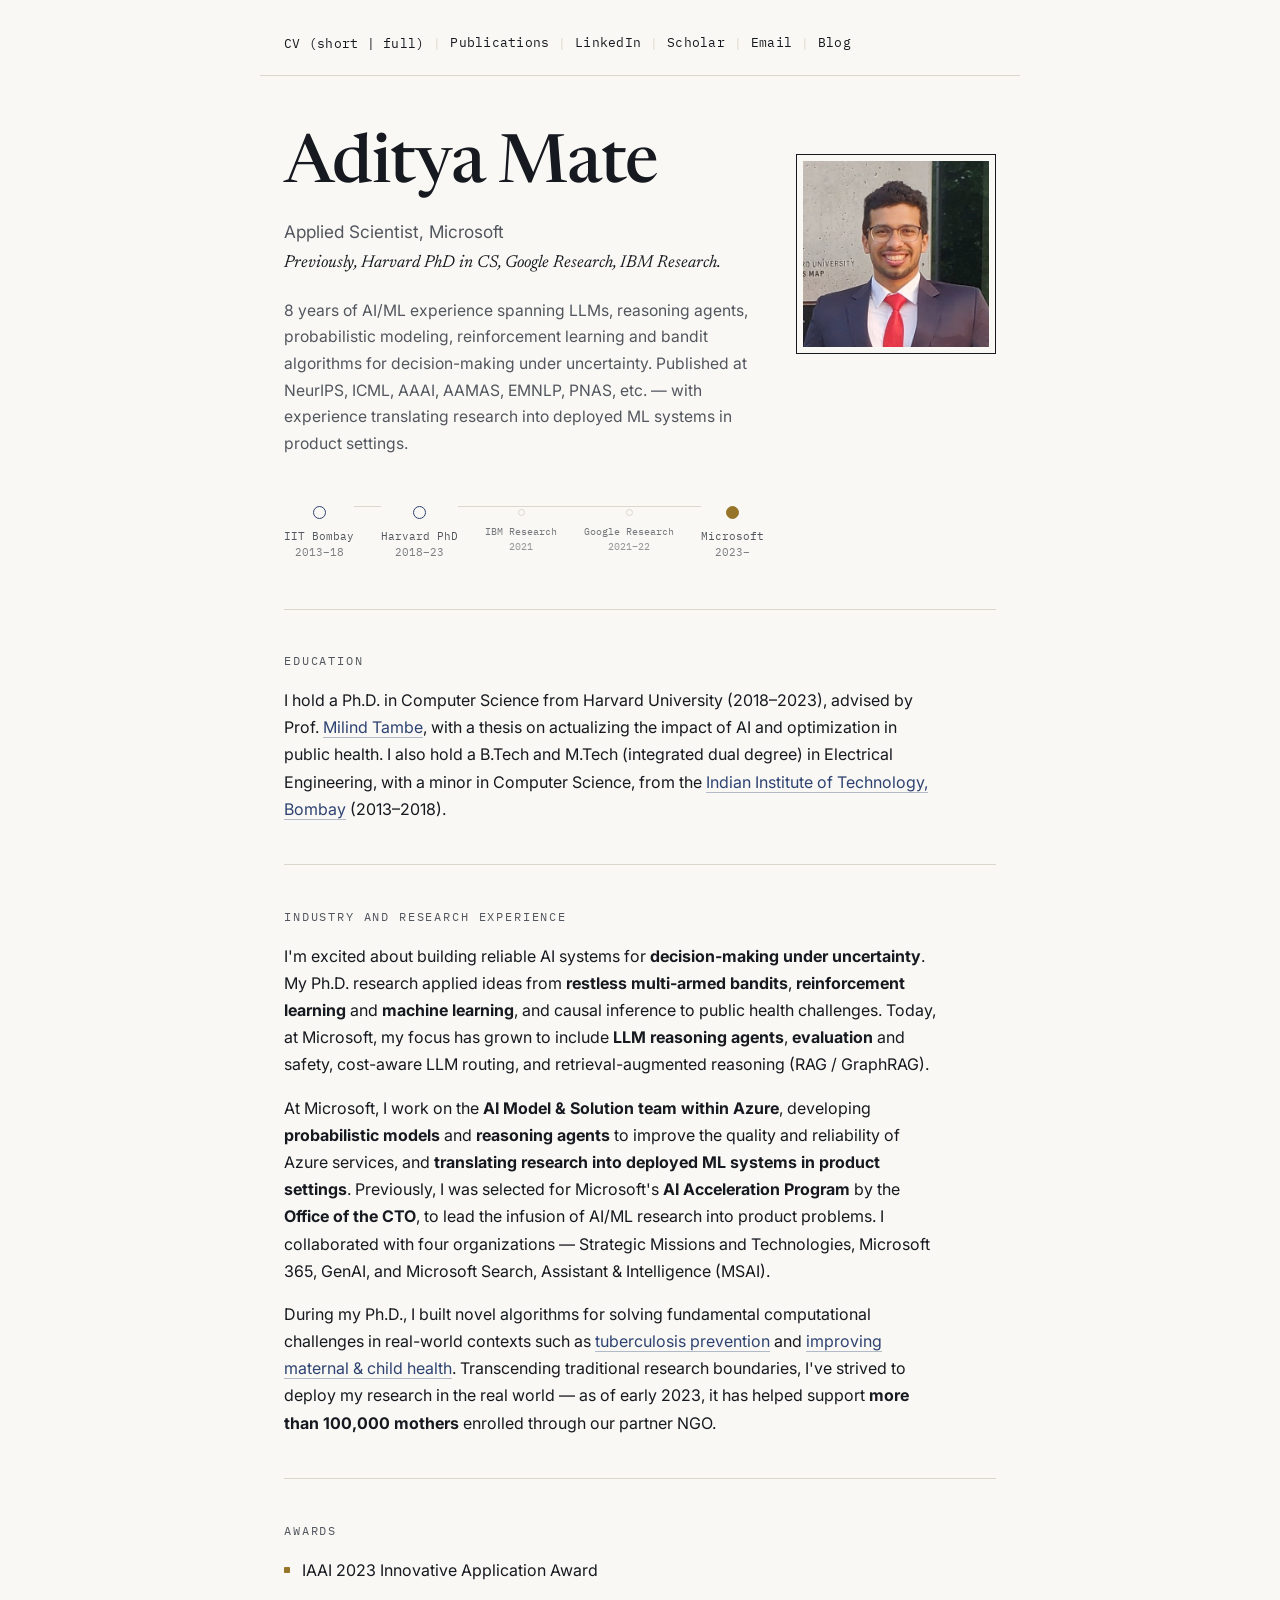
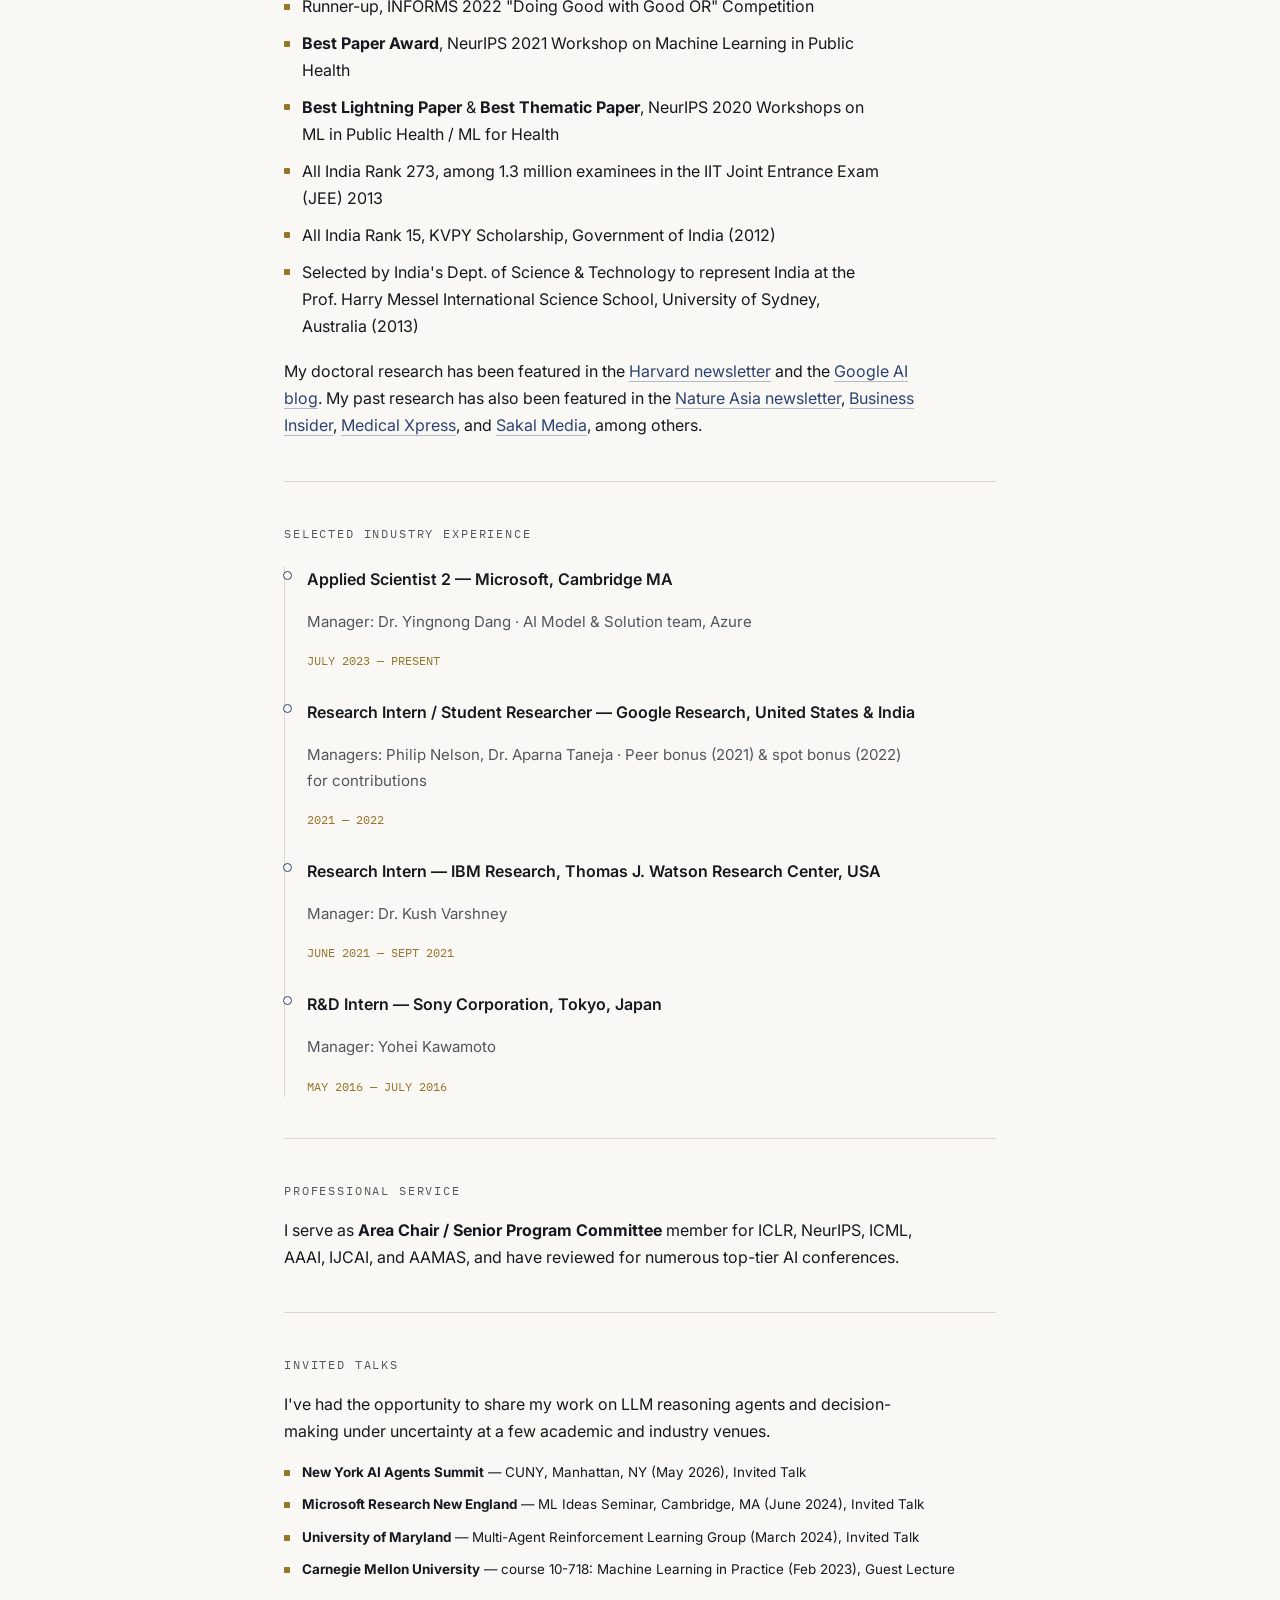
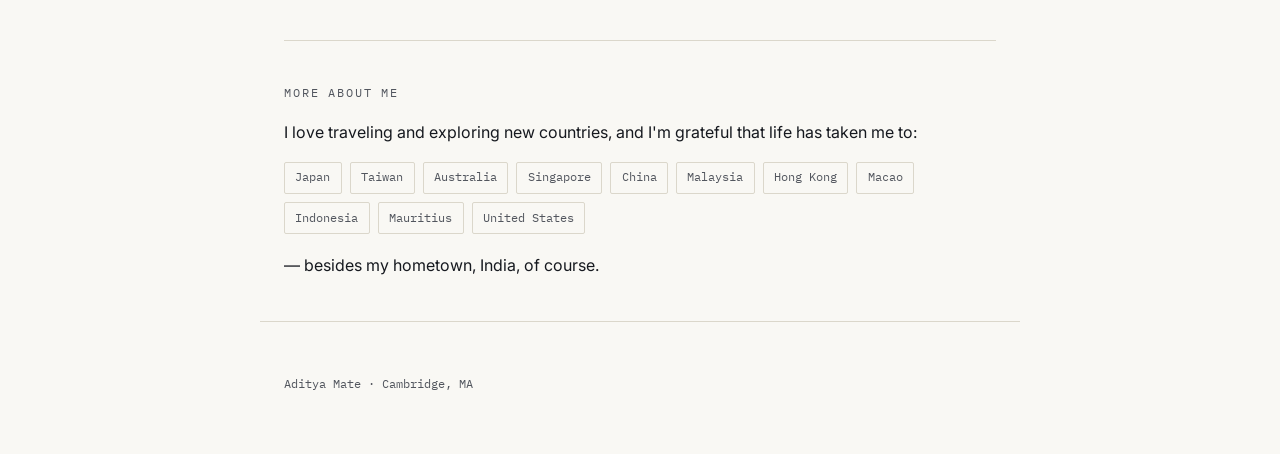
==== index.html @ 25f45c0a "Fix broken text wrapping in awards/talks lists, bold Best Thematic Paper Root cause: .awards-list li" ====
<!DOCTYPE html>
<html lang="en">
<head>
<meta charset="UTF-8">
<meta name="viewport" content="width=device-width, initial-scale=1.0">
<title>Aditya Mate, PhD — Applied Scientist, Microsoft | AI/ML, LLMs &amp; Reasoning Agents</title>
<meta name="description" content="Aditya Mate is an Applied Scientist at Microsoft and Harvard PhD, previously at Google Research and IBM Research. 8 years building and deploying LLMs, reasoning agents, and decision-making systems under uncertainty — published at NeurIPS, ICML, AAAI, PNAS, and more.">
<link rel="canonical" href="https://adityamate.github.io/">

<meta property="og:type" content="profile">
<meta property="og:url" content="https://adityamate.github.io/">
<meta property="og:site_name" content="Aditya Mate">
<meta property="og:title" content="Aditya Mate, PhD — Applied Scientist, Microsoft">
<meta property="og:description" content="Applied Scientist at Microsoft and Harvard PhD, previously at Google Research and IBM Research. 8 years building and deploying LLMs, reasoning agents, and decision-making systems under uncertainty — published at NeurIPS, ICML, AAAI, PNAS, and more.">
<meta property="og:image" content="https://adityamate.github.io/portrait.jpg">

<meta name="twitter:card" content="summary">
<meta name="twitter:title" content="Aditya Mate, PhD — Applied Scientist, Microsoft">
<meta name="twitter:description" content="Applied Scientist at Microsoft and Harvard PhD, previously at Google Research and IBM Research. 8 years building and deploying LLMs, reasoning agents, and decision-making systems under uncertainty — published at NeurIPS, ICML, AAAI, PNAS, and more.">
<meta name="twitter:image" content="https://adityamate.github.io/portrait.jpg">

<script type="application/ld+json">
{
  "@context": "https://schema.org",
  "@type": "Person",
  "name": "Aditya Mate",
  "url": "https://adityamate.github.io/",
  "image": "https://adityamate.github.io/portrait.jpg",
  "jobTitle": "Applied Scientist",
  "worksFor": {
    "@type": "Organization",
    "name": "Microsoft"
  },
  "alumniOf": [
    { "@type": "CollegeOrUniversity", "name": "Harvard University" },
    { "@type": "CollegeOrUniversity", "name": "Indian Institute of Technology Bombay" }
  ],
  "sameAs": [
    "https://www.linkedin.com/in/aditya-mate/",
    "https://scholar.google.com/citations?user=2yHJIP0AAAAJ&hl=en&oi=ao"
  ]
}
</script>

<link rel="preconnect" href="https://fonts.googleapis.com">
<link rel="preconnect" href="https://fonts.gstatic.com" crossorigin>
<link href="https://fonts.googleapis.com/css2?family=Newsreader:ital,wght@0,400;0,500;0,600;1,400;1,500&family=Inter:wght@400;500;600&family=IBM+Plex+Mono:wght@400;500&display=swap" rel="stylesheet">
<style>
  :root{
    --paper: #F9F8F4;
    --ink: #16191F;
    --ink-soft: #52565E;
    --rule: #DBD7CB;
    --indigo: #2E4372;
    --indigo-tint: #EDF0F6;
    --brass: #96742A;
  }

  *{ box-sizing: border-box; }
  html{ scroll-behavior: smooth; }

  body{
    margin:0;
    background: var(--paper);
    color: var(--ink);
    font-family: 'Inter', -apple-system, sans-serif;
    font-size: 16px;
    line-height: 1.7;
    -webkit-font-smoothing: antialiased;
  }

  a{ color: var(--indigo); text-decoration: none; border-bottom: 1px solid rgba(46,67,114,0.35); }
  a:hover{ border-bottom-color: var(--indigo); }
  a:focus-visible{ outline: 2px solid var(--indigo); outline-offset: 3px; border-radius: 2px; }

  .mono{ font-family: 'IBM Plex Mono', monospace; }

  /* ---------- Masthead ---------- */
  .masthead{
    display:flex;
    align-items:center;
    justify-content:space-between;
    max-width: 760px;
    margin: 0 auto;
    padding: 2rem 1.5rem 1.25rem;
    border-bottom: 1px solid var(--rule);
    gap: 1rem;
    flex-wrap: wrap;
  }
  .quicklinks{
    font-family: 'IBM Plex Mono', monospace;
    font-size: 0.8rem;
    letter-spacing: 0.02em;
    display:flex;
    flex-wrap: wrap;
    gap: 0.55rem;
    align-items:center;
  }
  .quicklinks a{ border-bottom: 1px solid transparent; color: var(--ink); }
  .quicklinks a:hover{ color: var(--indigo); border-bottom-color: var(--indigo); }
  .quicklinks .pipe{ color: var(--rule); }

  /* ---------- Hero ---------- */
  .hero{
    max-width: 760px;
    margin: 0 auto;
    padding: 3.5rem 1.5rem 3rem;
    display: flex;
    align-items: flex-start;
    justify-content: space-between;
    gap: 2rem;
  }
  .hero-text{ flex: 1; min-width: 0; }
  .portrait{
    flex-shrink: 0;
    width: 200px;
    height: 200px;
    border: 1px solid var(--ink);
    padding: 6px;
    margin-top: 1.4rem;
  }
  .portrait img{
    width: 100%;
    height: 100%;
    object-fit: cover;
    display: block;
  }
  .eyebrow{
    font-family: 'IBM Plex Mono', monospace;
    font-size: 0.72rem;
    text-transform: uppercase;
    letter-spacing: 0.16em;
    color: var(--ink-soft);
    margin: 0 0 0.9rem;
  }
  .hero h1{
    font-family: 'Newsreader', serif;
    font-weight: 500;
    font-size: clamp(2.6rem, 6vw, 4.2rem);
    line-height: 1.05;
    letter-spacing: -0.01em;
    margin: 0 0 0.9rem;
  }
  .hero .role{
    font-size: 1.08rem;
    color: var(--ink-soft);
    max-width: 50ch;
    margin: 0 0 1.2rem;
  }
  .hero .role .ital{ font-family: 'Newsreader', serif; font-style: italic; color: var(--ink); }

  .hero .blurb{
    font-size: 0.98rem;
    color: var(--ink-soft);
    max-width: 48ch;
    margin: 0 0 2.6rem;
  }

  /* ---------- Trajectory (signature element) ---------- */
  .trajectory{
    position: relative;
    display:flex;
    align-items: flex-start;
    justify-content: space-between;
    max-width: 620px;
    padding-top: 0.4rem;
  }
  .trajectory .tline{
    position:absolute;
    top: 7px;
    left: 6px; right: 6px;
    height: 1px;
    background: var(--rule);
  }
  .tnode{
    position: relative;
    display:flex;
    flex-direction: column;
    align-items:center;
    gap: 0.6rem;
    background: var(--paper);
  }
  .tnode .dot{
    width: 13px; height: 13px;
    border-radius: 50%;
    background: var(--paper);
    border: 1.5px solid var(--indigo);
  }
  .tnode.current .dot{ background: var(--brass); border-color: var(--brass); }
  .tnode.minor{ margin-top: 3px; }
  .tnode.minor .dot{
    width: 7px; height: 7px;
    border-width: 1px;
    border-color: var(--rule);
  }
  .tnode.minor .tlabel{ font-size: 0.6rem; opacity: 0.8; }
  .tlabel{
    font-family: 'IBM Plex Mono', monospace;
    font-size: 0.68rem;
    text-align:center;
    color: var(--ink-soft);
    line-height: 1.5;
    white-space: nowrap;
  }
  .tlabel em{ font-style: normal; color: var(--ink-soft); opacity: 0.75; }

  /* ---------- Content blocks ---------- */
  main{
    max-width: 760px;
    margin: 0 auto;
    padding: 0 1.5rem;
  }
  .block{
    padding: 2.6rem 0;
    border-top: 1px solid var(--rule);
  }
  .block p{ margin: 0 0 1rem; max-width: 66ch; }
  .block p:last-child{ margin-bottom: 0; }

  /* Awards */
  .awards-list{
    list-style: none;
    margin: 0 0 1.1rem;
    padding: 0;
  }
  .awards-list li{
    position: relative;
    padding-left: 1.15rem;
    margin-bottom: 0.6rem;
    max-width: 60ch;
  }
  .awards-list li::before{
    content: '';
    position: absolute;
    left: 0;
    top: 0.65em;
    width: 6px; height: 6px;
    border-radius: 1px;
    background: var(--brass);
  }
  #talks .awards-list li{ max-width: none; font-size: 0.84rem; }

  /* Timeline (experience) */
  .timeline{
    list-style:none;
    margin: 1.4rem 0 0;
    padding: 0 0 0 1.4rem;
    border-left: 1px solid var(--rule);
  }
  .timeline li{
    position: relative;
    padding-bottom: 1.7rem;
  }
  .timeline li:last-child{ padding-bottom: 0; }
  .tl-dot{
    position:absolute;
    left: -1.5rem;
    top: 0.35rem;
    width: 9px; height: 9px;
    border-radius: 50%;
    background: var(--paper);
    border: 1.5px solid var(--indigo);
  }
  .tl-role{ margin: 0 0 0.25rem; font-weight: 600; }
  .tl-meta{ margin: 0 0 0.25rem; color: var(--ink-soft); font-size: 0.94rem; }
  .tl-date{ margin: 0; font-family: 'IBM Plex Mono', monospace; font-size: 0.78rem; color: var(--brass); }

  /* More about me */
  .places{
    list-style:none;
    display:flex;
    flex-wrap:wrap;
    gap: 0.5rem;
    padding:0;
    margin: 0.4rem 0 1.1rem;
  }
  .places li{
    font-family: 'IBM Plex Mono', monospace;
    font-size: 0.76rem;
    border: 1px solid var(--rule);
    padding: 0.3rem 0.65rem;
    border-radius: 2px;
    color: var(--ink-soft);
  }

  footer{
    max-width: 760px;
    margin: 0 auto;
    padding: 2.5rem 1.5rem 3rem;
    font-family: 'IBM Plex Mono', monospace;
    font-size: 0.75rem;
    color: var(--ink-soft);
    border-top: 1px solid var(--rule);
  }

  @media (prefers-reduced-motion: reduce){
    html{ scroll-behavior: auto; }
    *{ animation: none !important; transition: none !important; }
  }

  @media (max-width: 640px){
    .masthead{ flex-direction: column; align-items:flex-start; }
    .trajectory{ max-width: 100%; }
    .tlabel{ font-size: 0.56rem; white-space: normal; line-height: 1.35; }
    .tnode.minor .tlabel{ font-size: 0.5rem; }
    .hero{ padding-top: 2.5rem; flex-direction: column-reverse; align-items: flex-start; gap: 1.5rem; }
    .portrait{ width: 148px; height: 148px; }
  }
</style>
</head>
<body>

  <header class="masthead">
    <nav class="quicklinks">
      <span class="cv-group">CV (<a href="CV_AdityaMate_2pg.pdf" target="_blank" rel="noopener">short</a> | <a href="CV_AdityaMate_full.pdf" target="_blank" rel="noopener">full</a>)</span>
      <span class="pipe">|</span>
      <a href="publications.html">Publications</a>
      <span class="pipe">|</span>
      <a href="https://www.linkedin.com/in/aditya-mate/" target="_blank" rel="noopener">LinkedIn</a>
      <span class="pipe">|</span>
      <a href="https://scholar.google.com/citations?user=2yHJIP0AAAAJ&hl=en&oi=ao" target="_blank" rel="noopener">Scholar</a>
      <span class="pipe">|</span>
      <a href="mailto:adityamate@microsoft.com">Email</a>
      <span class="pipe">|</span>
      <!-- TODO: replace # with your blog URL once it's ready -->
      <a href="#">Blog</a>
    </nav>
  </header>

  <section class="hero">
    <div class="hero-text">
      <h1>Aditya&nbsp;Mate</h1>
      <p class="role">Applied Scientist, Microsoft<br><span class="ital">Previously, Harvard PhD in CS, Google Research, IBM Research.</span></p>

      <p class="blurb"><span id="yoe">8</span> years of AI/ML experience spanning LLMs, reasoning agents, probabilistic modeling, reinforcement learning and bandit algorithms for decision-making under uncertainty. Published at NeurIPS, ICML, AAAI, AAMAS, EMNLP, PNAS, etc. — with experience translating research into deployed ML systems in product settings.</p>

      <div class="trajectory" aria-hidden="true">
        <div class="tline"></div>
        <div class="tnode">
          <span class="dot"></span>
          <span class="tlabel">IIT Bombay<br><em>2013–18</em></span>
        </div>
        <div class="tnode">
          <span class="dot"></span>
          <span class="tlabel">Harvard PhD<br><em>2018–23</em></span>
        </div>
        <div class="tnode minor">
          <span class="dot"></span>
          <span class="tlabel">IBM Research<br><em>2021</em></span>
        </div>
        <div class="tnode minor">
          <span class="dot"></span>
          <span class="tlabel">Google Research<br><em>2021–22</em></span>
        </div>
        <div class="tnode current">
          <span class="dot"></span>
          <span class="tlabel">Microsoft<br><em>2023–</em></span>
        </div>
      </div>
    </div>

    <div class="portrait">
      <img src="portrait.jpg" alt="Aditya Mate" width="400" height="400" loading="eager">
    </div>
  </section>

  <main>

    <section id="education" class="block">
      <p class="eyebrow">Education</p>
      <p>I hold a Ph.D. in Computer Science from Harvard University (2018–2023), advised by Prof. <a href="https://teamcore.seas.harvard.edu/tambe/" target="_blank" rel="noopener">Milind Tambe</a>, with a thesis on actualizing the impact of AI and optimization in public health. I also hold a B.Tech and M.Tech (integrated dual degree) in Electrical Engineering, with a minor in Computer Science, from the <a href="http://www.iitb.ac.in/" target="_blank" rel="noopener">Indian Institute of Technology, Bombay</a> (2013–2018).</p>
    </section>

    <section id="research" class="block">
      <p class="eyebrow">Industry and Research Experience</p>
      <p>I'm excited about building reliable AI systems for <strong>decision-making under uncertainty</strong>. My Ph.D. research applied ideas from <strong>restless multi-armed bandits</strong>, <strong>reinforcement learning</strong> and <strong>machine learning</strong>, and causal inference to public health challenges. Today, at Microsoft, my focus has grown to include <strong>LLM reasoning agents</strong>, <strong>evaluation</strong> and safety, cost-aware LLM routing, and retrieval-augmented reasoning (RAG / GraphRAG).</p>
      <p>At Microsoft, I work on the <strong>AI Model &amp; Solution team within Azure</strong>, developing <strong>probabilistic models</strong> and <strong>reasoning agents</strong> to improve the quality and reliability of Azure services, and <strong>translating research into deployed ML systems in product settings</strong>. Previously, I was selected for Microsoft's <strong>AI Acceleration Program</strong> by the <strong>Office of the CTO</strong>, to lead the infusion of AI/ML research into product problems. I collaborated with four organizations — Strategic Missions and Technologies, Microsoft 365, GenAI, and Microsoft Search, Assistant &amp; Intelligence (MSAI).</p>
      <p>During my Ph.D., I built novel algorithms for solving fundamental computational challenges in real-world contexts such as <a href="https://papers.nips.cc/paper/2020/file/b460cf6b09878b00a3e1ad4c72344ccd-Paper.pdf" target="_blank" rel="noopener">tuberculosis prevention</a> and <a href="https://www.aaai.org/AAAI22Papers/AISI-6922.MateA.pdf" target="_blank" rel="noopener">improving maternal &amp; child health</a>. Transcending traditional research boundaries, I've strived to deploy my research in the real world — as of early 2023, it has helped support <strong>more than 100,000 mothers</strong> enrolled through our partner NGO.</p>
    </section>

    <section id="awards" class="block">
      <p class="eyebrow">Awards</p>
      <ul class="awards-list">
        <li>IAAI 2023 Innovative Application Award</li>
        <li>Runner-up, INFORMS 2022 "Doing Good with Good OR" Competition</li>
        <li><strong>Best Paper Award</strong>, NeurIPS 2021 Workshop on Machine Learning in Public Health</li>
        <li><strong>Best Lightning Paper</strong> &amp; <strong>Best Thematic Paper</strong>, NeurIPS 2020 Workshops on ML in Public Health / ML for Health</li>
        <li>All India Rank 273, among 1.3 million examinees in the IIT Joint Entrance Exam (JEE) 2013</li>
        <li>All India Rank 15, KVPY Scholarship, Government of India (2012)</li>
        <li>Selected by India's Dept. of Science &amp; Technology to represent India at the Prof. Harry Messel International Science School, University of Sydney, Australia (2013)</li>
      </ul>
      <p>My doctoral research has been featured in the <a href="https://seas.harvard.edu/news/2022/11/machine-learning-maternal-care" target="_blank" rel="noopener">Harvard newsletter</a> and the <a href="https://ai.googleblog.com/2022/08/using-ml-to-boost-engagement-with.html" target="_blank" rel="noopener">Google AI blog</a>. My past research has also been featured in the <a href="https://www.nature.com/articles/nindia.2020.73" target="_blank" rel="noopener">Nature Asia newsletter</a>, <a href="https://www.businessinsider.com/scientists-strategy-prevent-second-wave-coronavirus-more-lockdowns-2020-5" target="_blank" rel="noopener">Business Insider</a>, <a href="https://medicalxpress.com/news/2020-05-strategy-limit-covid-.html" target="_blank" rel="noopener">Medical Xpress</a>, and <a href="https://www.esakal.com/pune/lockdown-required-coronavirus-287431" target="_blank" rel="noopener">Sakal Media</a>, among others.</p>
    </section>

    <section id="experience" class="block">
      <p class="eyebrow">Selected Industry Experience</p>
      <ol class="timeline">
        <li>
          <span class="tl-dot"></span>
          <p class="tl-role">Applied Scientist 2 — Microsoft, Cambridge MA</p>
          <p class="tl-meta">Manager: Dr. Yingnong Dang · AI Model &amp; Solution team, Azure</p>
          <p class="tl-date">JULY 2023 — PRESENT</p>
        </li>
        <li>
          <span class="tl-dot"></span>
          <p class="tl-role">Research Intern / Student Researcher — Google Research, United States &amp; India</p>
          <p class="tl-meta">Managers: Philip Nelson, Dr. Aparna Taneja · Peer bonus (2021) &amp; spot bonus (2022) for contributions</p>
          <p class="tl-date">2021 — 2022</p>
        </li>
        <li>
          <span class="tl-dot"></span>
          <p class="tl-role">Research Intern — IBM Research, Thomas J. Watson Research Center, USA</p>
          <p class="tl-meta">Manager: Dr. Kush Varshney</p>
          <p class="tl-date">JUNE 2021 — SEPT 2021</p>
        </li>
        <li>
          <span class="tl-dot"></span>
          <p class="tl-role">R&amp;D Intern — Sony Corporation, Tokyo, Japan</p>
          <p class="tl-meta">Manager: Yohei Kawamoto</p>
          <p class="tl-date">MAY 2016 — JULY 2016</p>
        </li>
      </ol>
    </section>

    <section id="service" class="block">
      <p class="eyebrow">Professional Service</p>
      <p>I serve as <strong>Area Chair / Senior Program Committee</strong> member for ICLR, NeurIPS, ICML, AAAI, IJCAI, and AAMAS, and have reviewed for numerous top-tier AI conferences.</p>
    </section>

    <section id="talks" class="block">
      <p class="eyebrow">Invited Talks</p>
      <p>I've had the opportunity to share my work on LLM reasoning agents and decision-making under uncertainty at a few academic and industry venues.</p>
      <ul class="awards-list">
        <li><strong>New York AI Agents Summit</strong> — CUNY, Manhattan, NY (May 2026), Invited Talk</li>
        <li><strong>Microsoft Research New England</strong> — ML Ideas Seminar, Cambridge, MA (June 2024), Invited Talk</li>
        <li><strong>University of Maryland</strong> — Multi-Agent Reinforcement Learning Group (March 2024), Invited Talk</li>
        <li><strong>Carnegie Mellon University</strong> — course 10-718: Machine Learning in Practice (Feb 2023), Guest Lecture</li>
      </ul>
    </section>

    <section id="more" class="block">
      <p class="eyebrow">More About Me</p>
      <p>I love traveling and exploring new countries, and I'm grateful that life has taken me to:</p>
      <ul class="places">
        <li>Japan</li><li>Taiwan</li><li>Australia</li><li>Singapore</li><li>China</li><li>Malaysia</li><li>Hong Kong</li><li>Macao</li><li>Indonesia</li><li>Mauritius</li><li>United States</li>
      </ul>
      <p>— besides my hometown, India, of course.</p>
    </section>

  </main>

  <footer>
    <p>Aditya Mate · Cambridge, MA</p>
  </footer>

  <script>
    (function(){
      // Ticks over every July 1st; shows 8 through June 2027, 9 from July 2027, etc.
      var BASE_YEAR = 2018;
      var now = new Date();
      var effectiveYear = now.getMonth() >= 6 ? now.getFullYear() : now.getFullYear() - 1;
      var el = document.getElementById('yoe');
      if (el) el.textContent = effectiveYear - BASE_YEAR;
    })();
  </script>
</body>
</html>
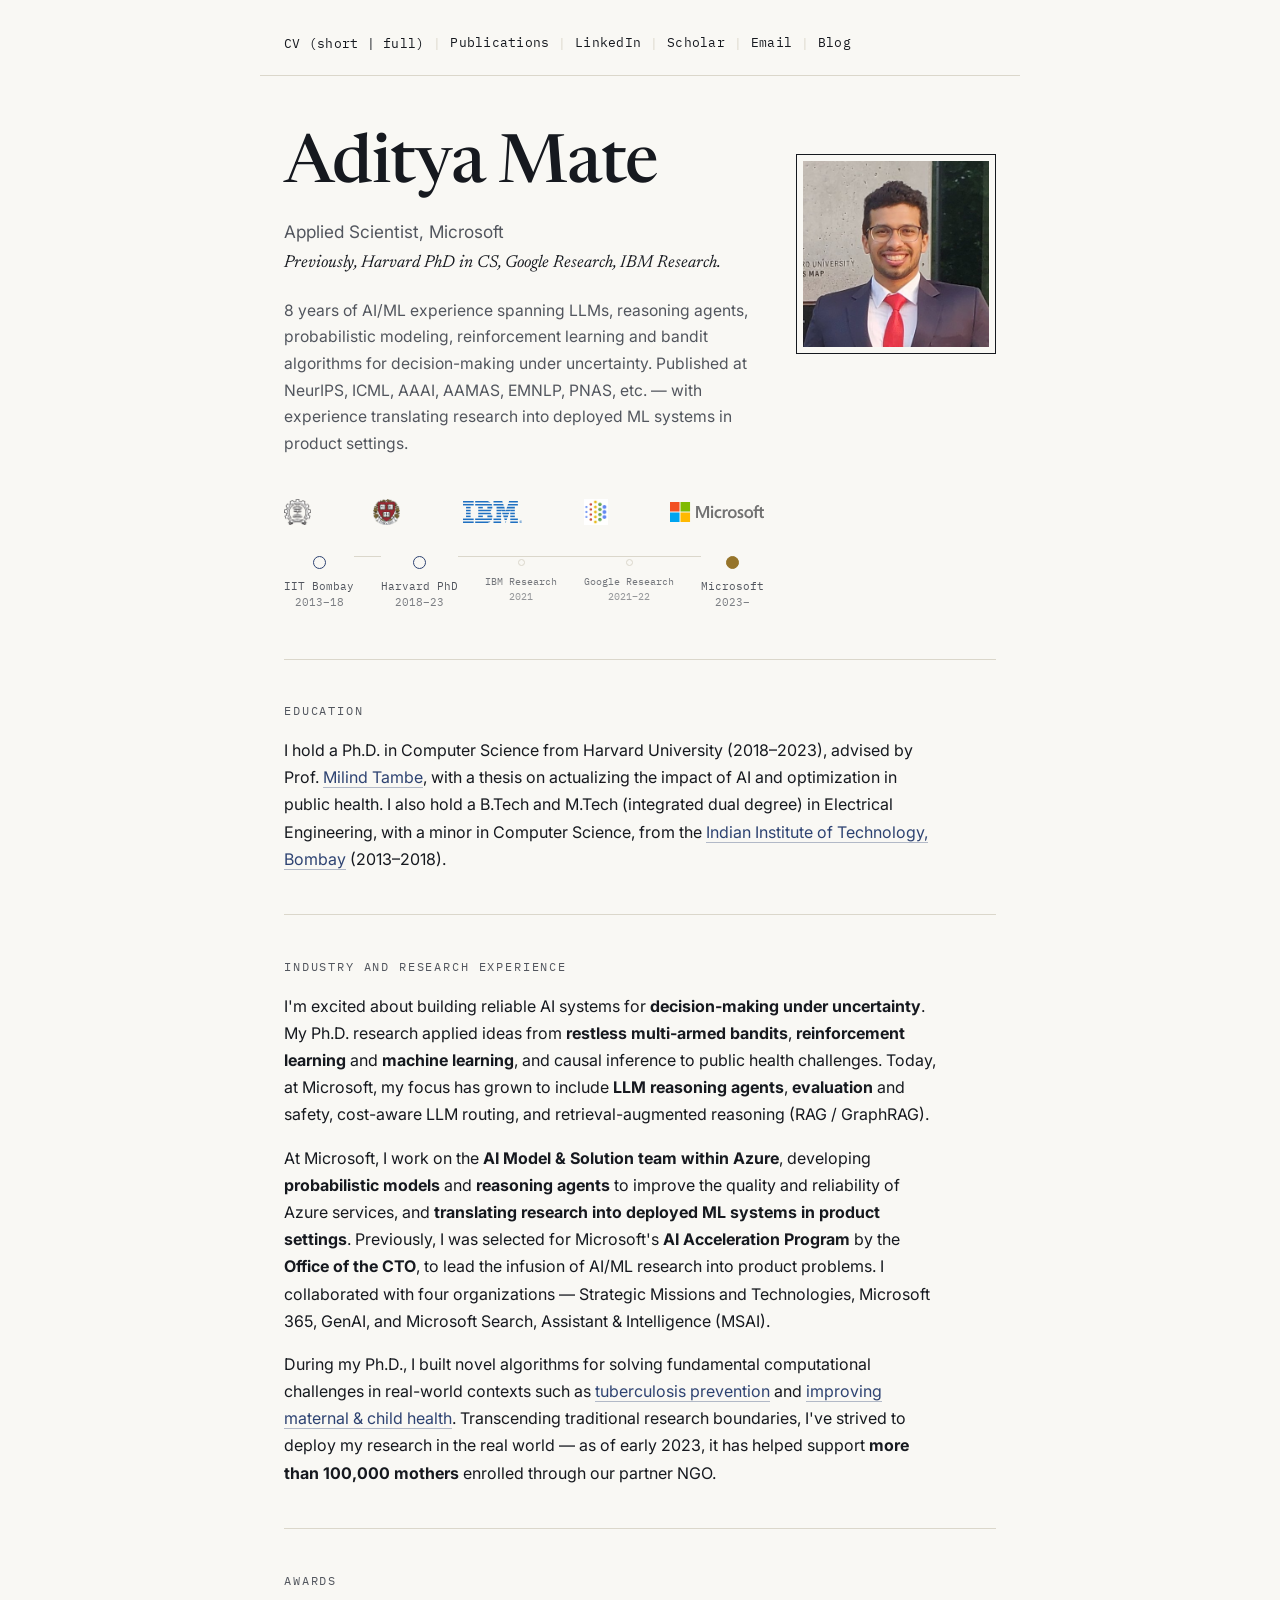
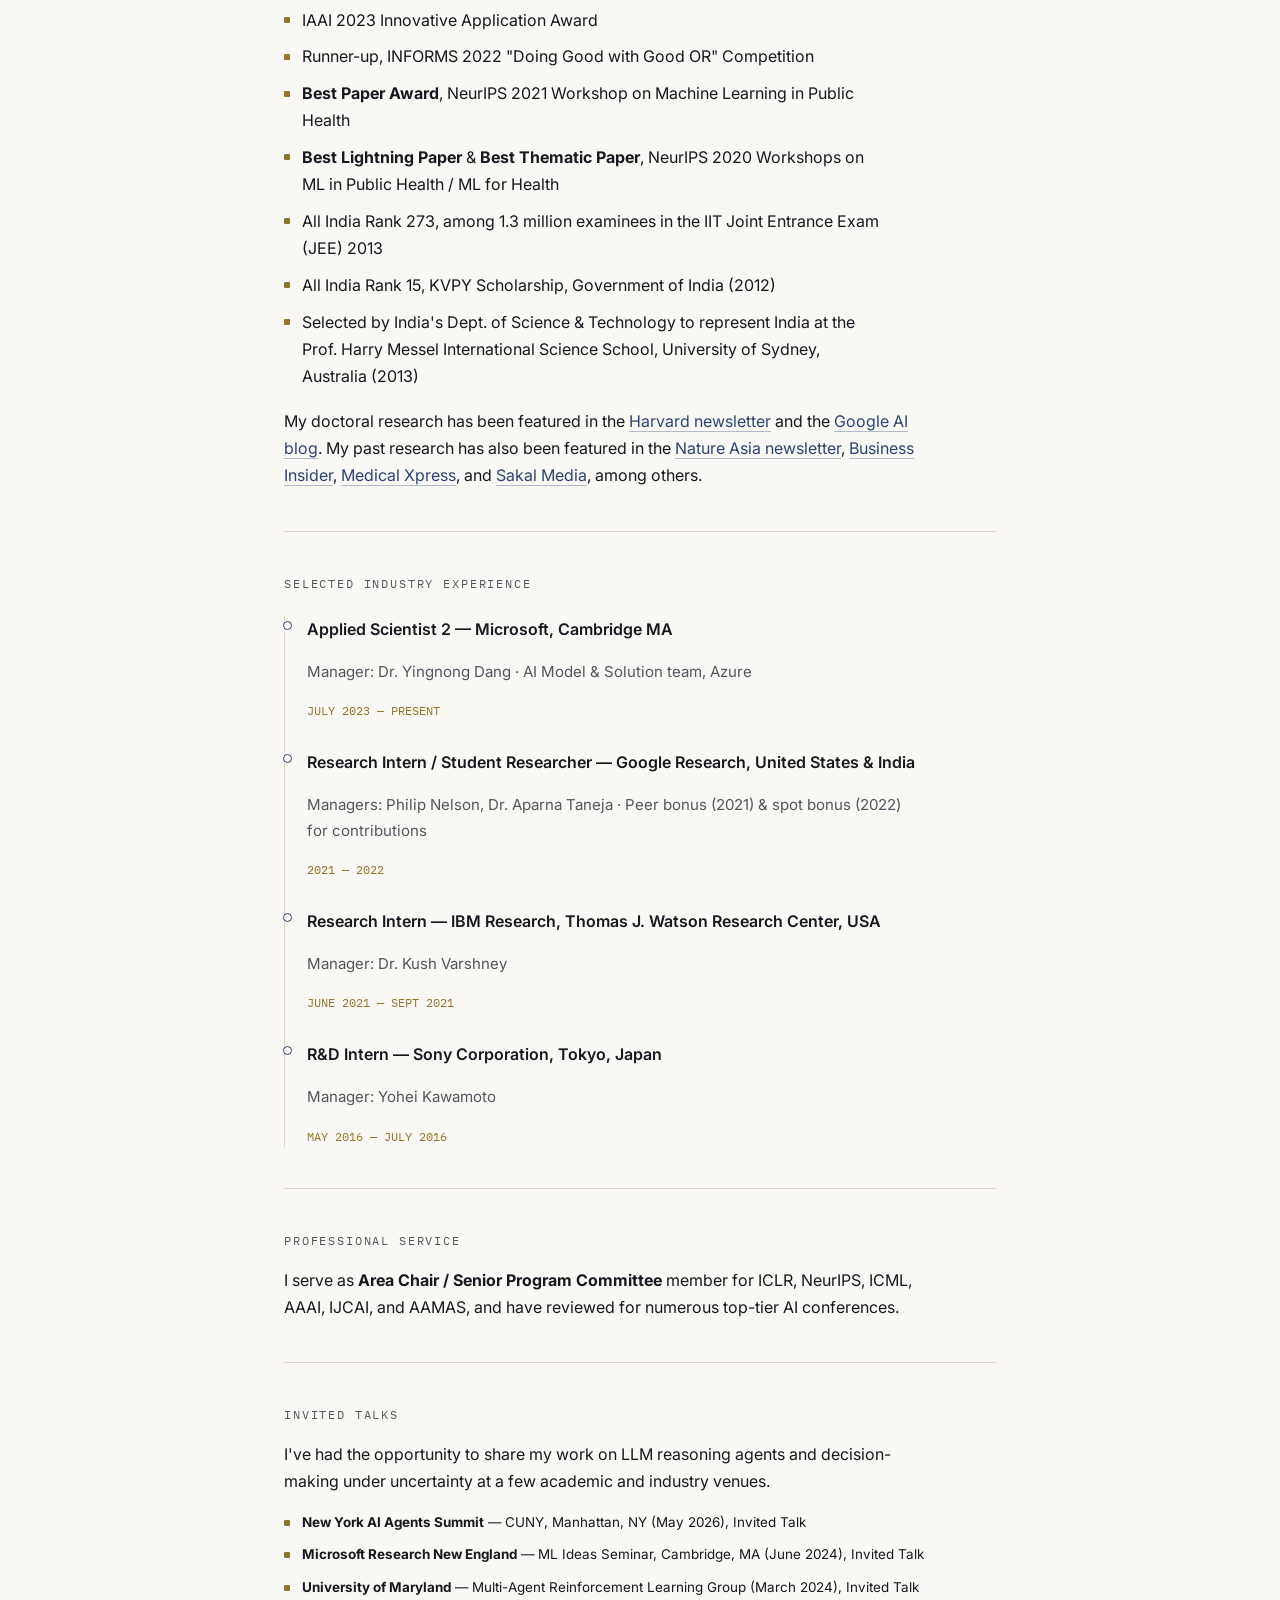
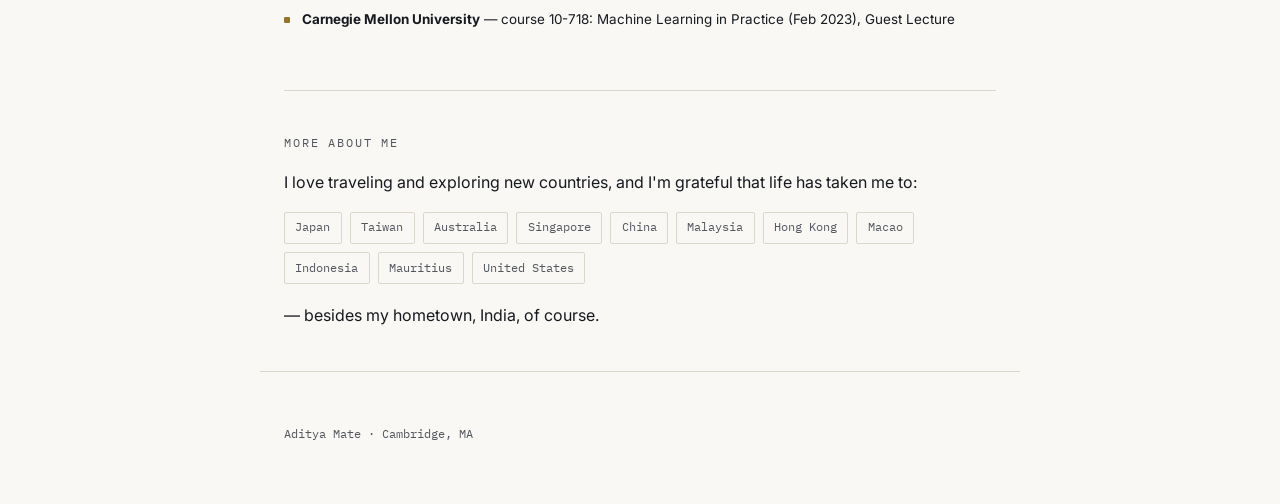
==== commit a65017e6: "Homepage: mini affiliation logos above the timeline Co-Authored-By: Claude Sonnet 5.5 <noreply@anthr" ====
--- a/index.html
+++ b/index.html
@@ -156,6 +156,20 @@
     margin: 0 0 2.6rem;
   }
 
+  /* ---------- Affiliation logos ---------- */
+  .affil{
+    display:flex;
+    align-items:center;
+    justify-content: space-between;
+    gap: 0.9rem;
+    max-width: 620px;
+    margin: 0 0 1.5rem;
+  }
+  .affil img{ display:block; width:auto; }
+  .affil .h-sm{ height: 26px; }
+  .affil .h-wm{ height: 20px; }
+  .affil .h-ibm{ height: 22px; }
+
   /* ---------- Trajectory (signature element) ---------- */
   .trajectory{
     position: relative;
@@ -322,7 +336,7 @@
       <span class="pipe">|</span>
       <a href="mailto:adityamate@microsoft.com">Email</a>
       <span class="pipe">|</span>
-      <!-- TODO: replace # with your blog URL once it's ready -->
+      <!-- Blog is unlisted for now: set href to "blog/" when it goes public (and set UNLISTED = False in build_blog.py) -->
       <a href="#">Blog</a>
     </nav>
   </header>
@@ -333,6 +347,14 @@
       <p class="role">Applied Scientist, Microsoft<br><span class="ital">Previously, Harvard PhD in CS, Google Research, IBM Research.</span></p>
 
       <p class="blurb"><span id="yoe">8</span> years of AI/ML experience spanning LLMs, reasoning agents, probabilistic modeling, reinforcement learning and bandit algorithms for decision-making under uncertainty. Published at NeurIPS, ICML, AAAI, AAMAS, EMNLP, PNAS, etc. — with experience translating research into deployed ML systems in product settings.</p>
+
+      <div class="affil" role="group" aria-label="Institutions and employers">
+        <img class="h-sm" src="logos/iitb.png" alt="IIT Bombay" title="IIT Bombay" width="27" height="26">
+        <img class="h-sm" src="logos/harvard.png" alt="Harvard University" title="Harvard University" width="26" height="26">
+        <img class="h-ibm" src="logos/ibm.svg" alt="IBM Research" title="IBM Research" width="54" height="22">
+        <img class="h-sm" src="logos/google-research.png" alt="Google Research" title="Google Research" width="23" height="26">
+        <img class="h-wm" src="logos/microsoft.svg" alt="Microsoft" title="Microsoft" width="94" height="20">
+      </div>
 
       <div class="trajectory" aria-hidden="true">
         <div class="tline"></div>
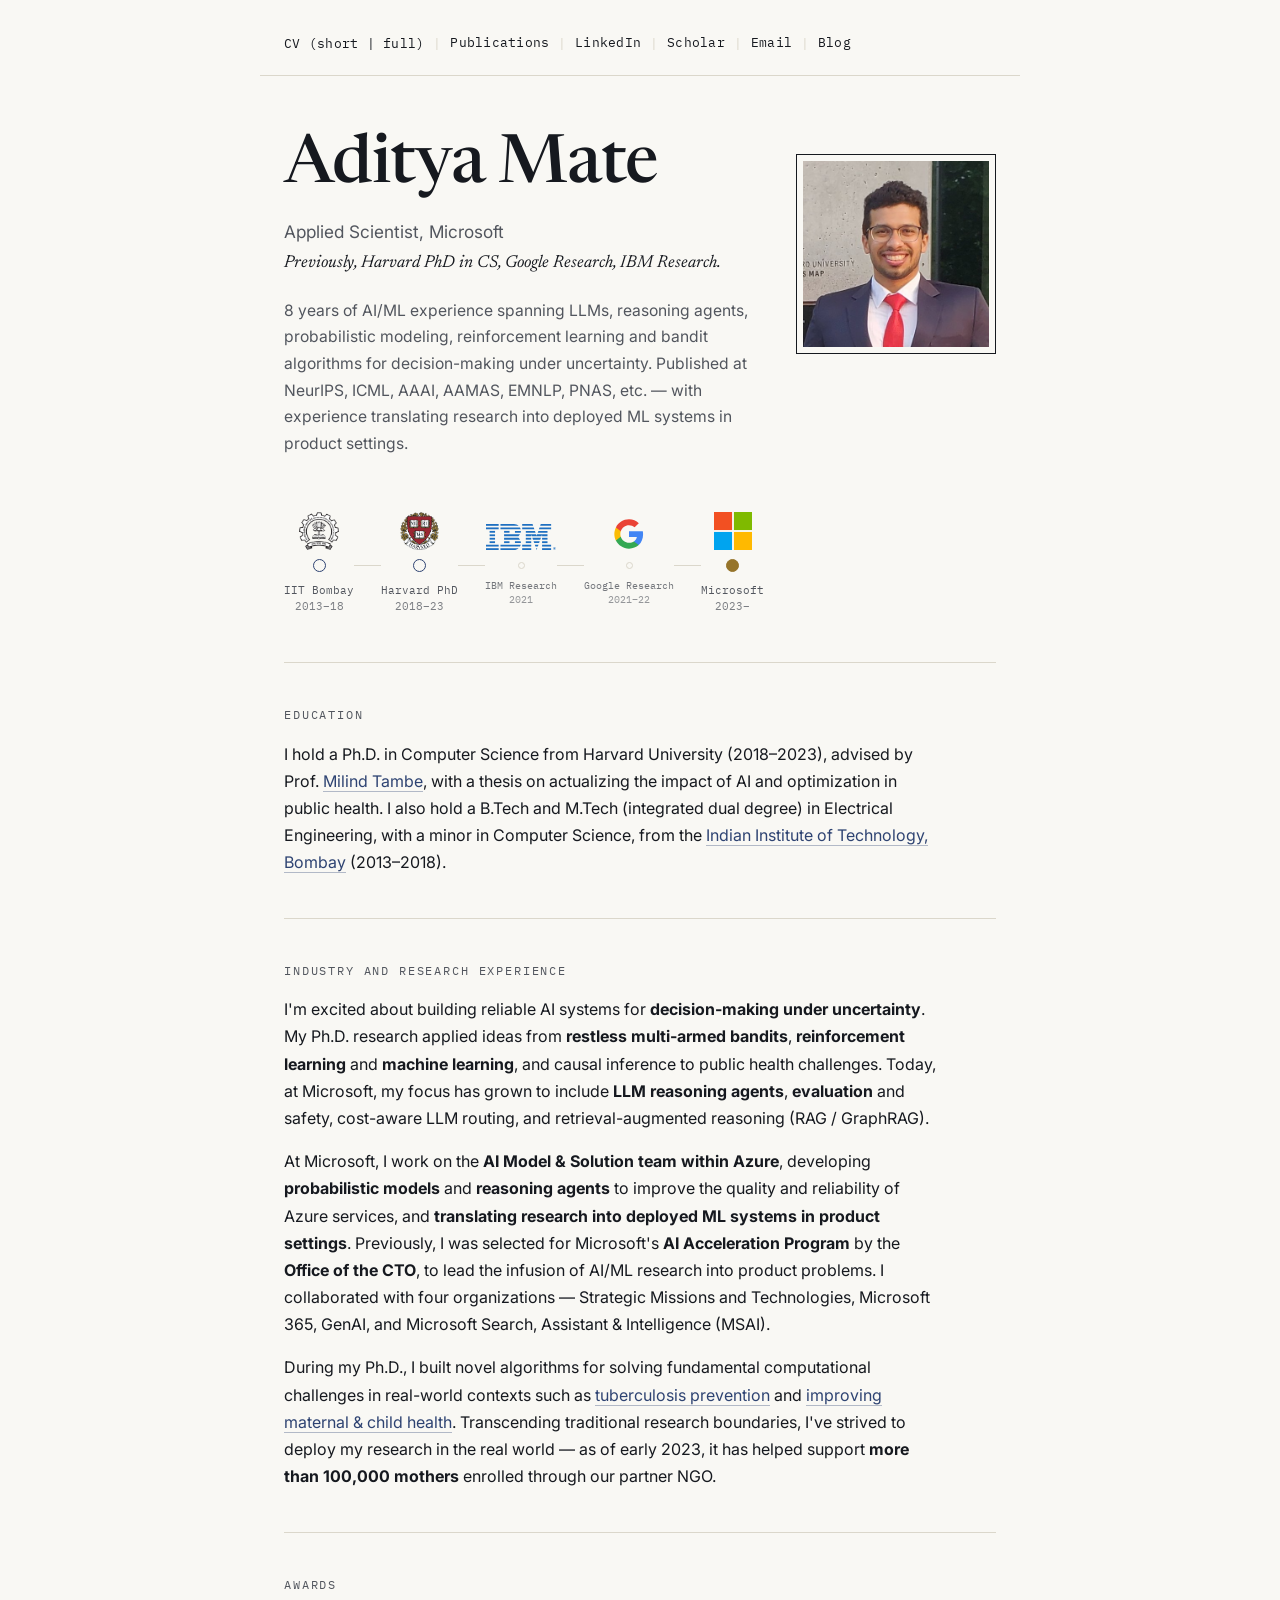
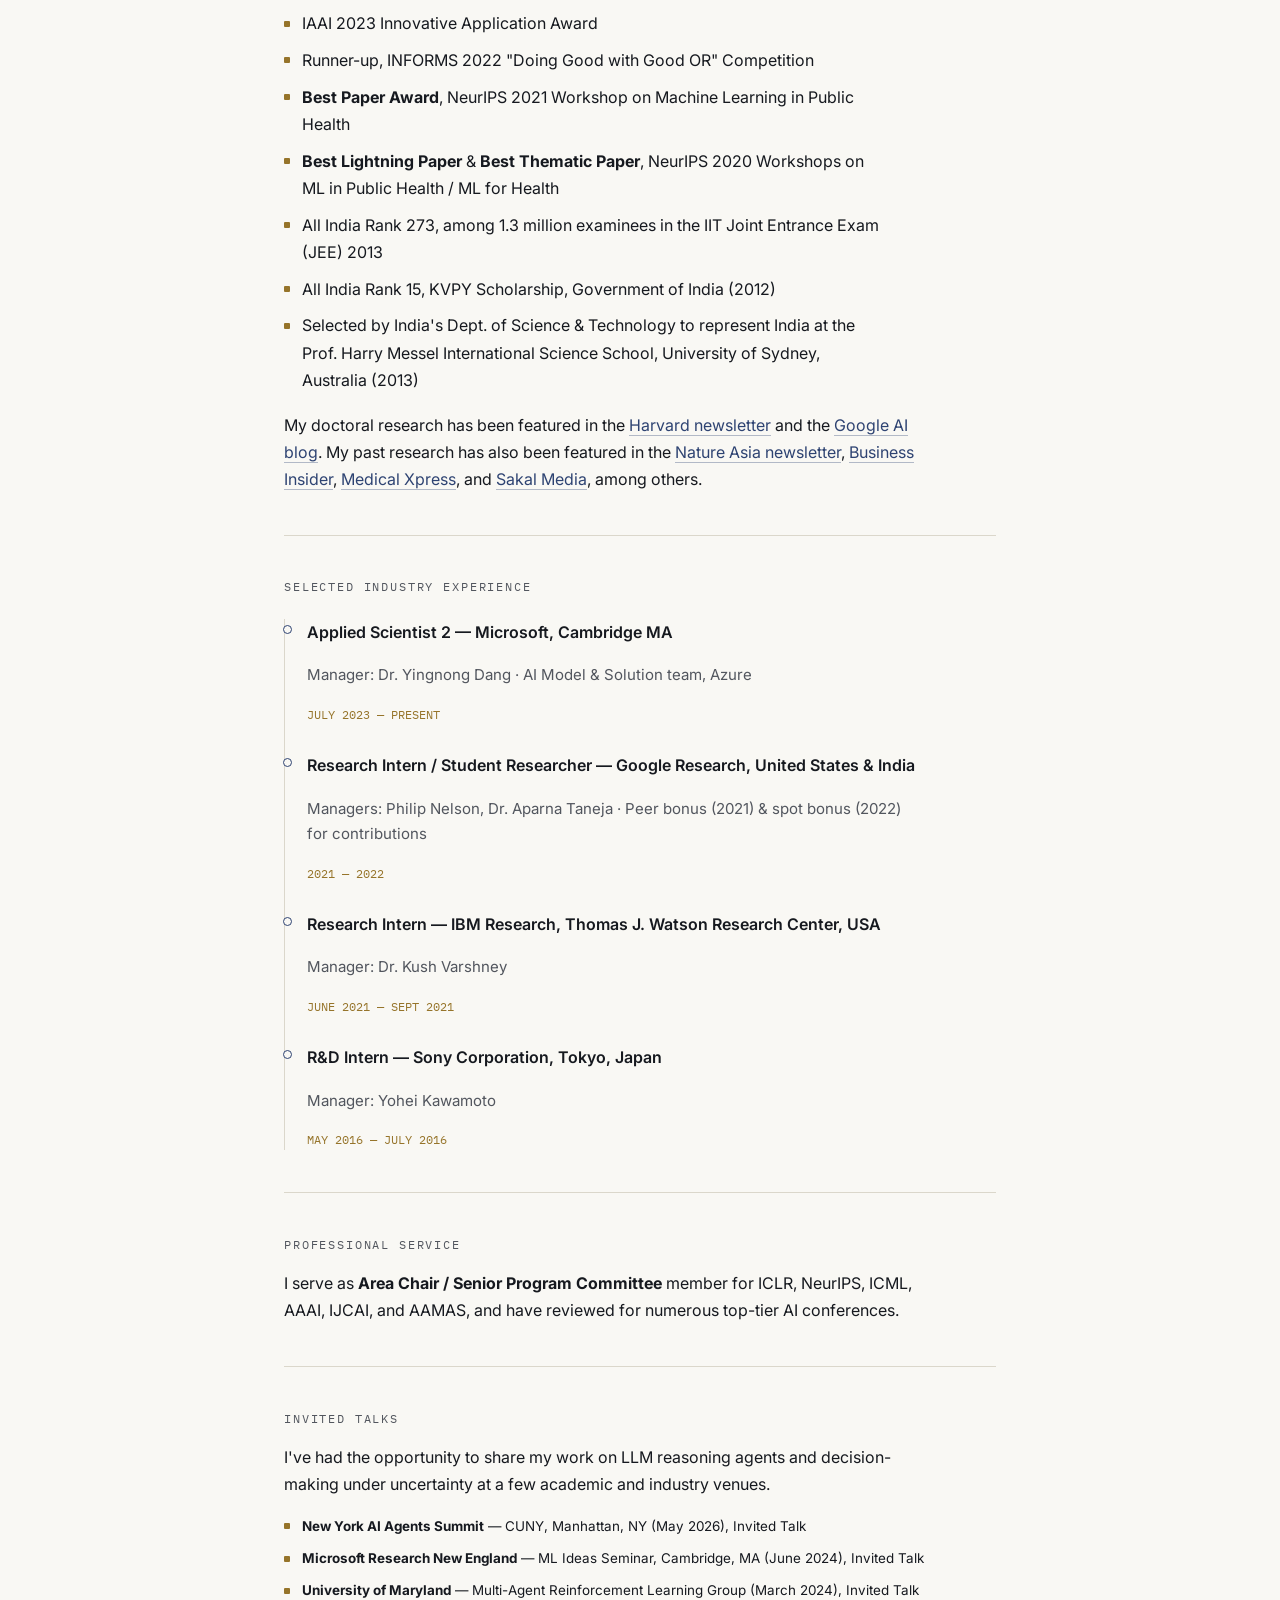
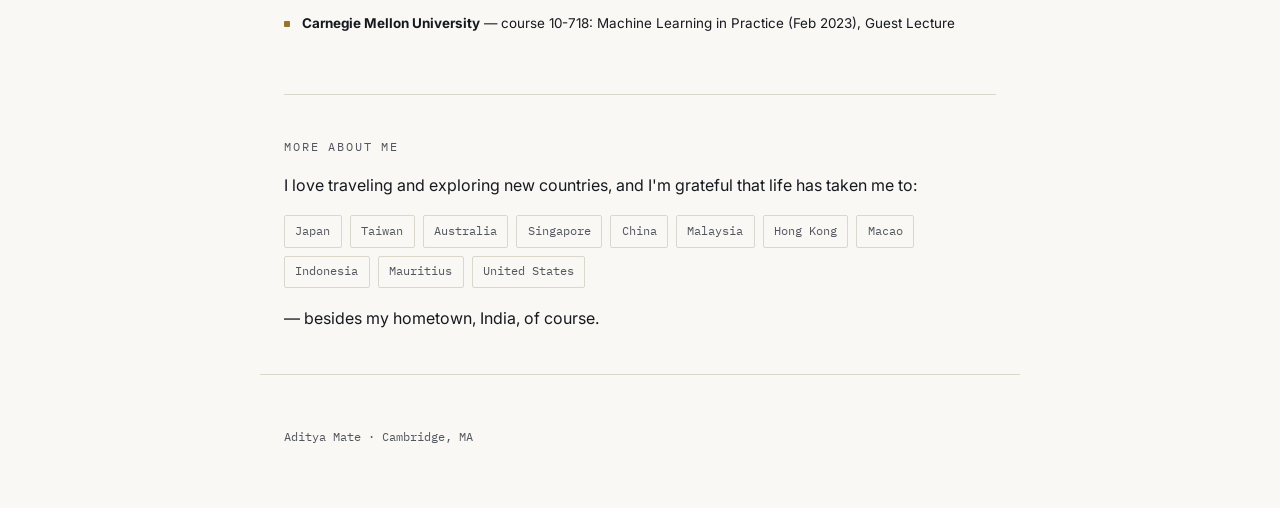
==== commit 841cef9c: "Homepage: bigger logos above timeline dots (Google G); add under-photo logo variant as preview page " ====
--- a/index.html
+++ b/index.html
@@ -156,21 +156,19 @@
     margin: 0 0 2.6rem;
   }
 
-  /* ---------- Affiliation logos ---------- */
-  .affil{
-    display:flex;
-    align-items:center;
-    justify-content: space-between;
-    gap: 0.9rem;
-    max-width: 620px;
-    margin: 0 0 1.5rem;
-  }
-  .affil img{ display:block; width:auto; }
-  .affil .h-sm{ height: 26px; }
-  .affil .h-wm{ height: 20px; }
-  .affil .h-ibm{ height: 22px; }
+  .tlogo{
+    height: var(--tlogo-h);
+    display:flex;
+    align-items:flex-end;
+    justify-content:center;
+  }
+  .tlogo img{ display:block; width:auto; height: 38px; }
+  .tnode.minor .tlogo img{ height: 32px; }
+  .tlogo img.tl-ibm{ height: 26px; }
+  .tnode.minor .tlogo img.tl-ibm{ height: 26px; }
 
   /* ---------- Trajectory (signature element) ---------- */
+  .trajectory{ --tlogo-h: 44px; }
   .trajectory{
     position: relative;
     display:flex;
@@ -181,7 +179,7 @@
   }
   .trajectory .tline{
     position:absolute;
-    top: 7px;
+    top: calc(0.4rem + var(--tlogo-h) + 0.6rem + 6px);
     left: 6px; right: 6px;
     height: 1px;
     background: var(--rule);
@@ -201,7 +199,8 @@
     border: 1.5px solid var(--indigo);
   }
   .tnode.current .dot{ background: var(--brass); border-color: var(--brass); }
-  .tnode.minor{ margin-top: 3px; }
+  .tnode.minor{ margin-top: 0; }
+  .tnode.minor .dot{ margin-top: 3px; }
   .tnode.minor .dot{
     width: 7px; height: 7px;
     border-width: 1px;
@@ -315,6 +314,10 @@
   @media (max-width: 640px){
     .masthead{ flex-direction: column; align-items:flex-start; }
     .trajectory{ max-width: 100%; }
+    .trajectory{ --tlogo-h: 36px; }
+    .tlogo img{ height: 30px; }
+    .tnode.minor .tlogo img{ height: 26px; }
+    .tlogo img.tl-ibm, .tnode.minor .tlogo img.tl-ibm{ height: 20px; }
     .tlabel{ font-size: 0.56rem; white-space: normal; line-height: 1.35; }
     .tnode.minor .tlabel{ font-size: 0.5rem; }
     .hero{ padding-top: 2.5rem; flex-direction: column-reverse; align-items: flex-start; gap: 1.5rem; }
@@ -348,33 +351,30 @@
 
       <p class="blurb"><span id="yoe">8</span> years of AI/ML experience spanning LLMs, reasoning agents, probabilistic modeling, reinforcement learning and bandit algorithms for decision-making under uncertainty. Published at NeurIPS, ICML, AAAI, AAMAS, EMNLP, PNAS, etc. — with experience translating research into deployed ML systems in product settings.</p>
 
-      <div class="affil" role="group" aria-label="Institutions and employers">
-        <img class="h-sm" src="logos/iitb.png" alt="IIT Bombay" title="IIT Bombay" width="27" height="26">
-        <img class="h-sm" src="logos/harvard.png" alt="Harvard University" title="Harvard University" width="26" height="26">
-        <img class="h-ibm" src="logos/ibm.svg" alt="IBM Research" title="IBM Research" width="54" height="22">
-        <img class="h-sm" src="logos/google-research.png" alt="Google Research" title="Google Research" width="23" height="26">
-        <img class="h-wm" src="logos/microsoft.svg" alt="Microsoft" title="Microsoft" width="94" height="20">
-      </div>
-
       <div class="trajectory" aria-hidden="true">
         <div class="tline"></div>
         <div class="tnode">
+          <span class="tlogo"><img class="tl-seal" src="logos/iitb.png" alt=""></span>
           <span class="dot"></span>
           <span class="tlabel">IIT Bombay<br><em>2013–18</em></span>
         </div>
         <div class="tnode">
+          <span class="tlogo"><img class="tl-seal" src="logos/harvard.png" alt=""></span>
           <span class="dot"></span>
           <span class="tlabel">Harvard PhD<br><em>2018–23</em></span>
         </div>
         <div class="tnode minor">
+          <span class="tlogo"><img class="tl-ibm" src="logos/ibm.svg" alt=""></span>
           <span class="dot"></span>
           <span class="tlabel">IBM Research<br><em>2021</em></span>
         </div>
         <div class="tnode minor">
+          <span class="tlogo"><img class="tl-seal" src="logos/google-g.svg" alt=""></span>
           <span class="dot"></span>
           <span class="tlabel">Google Research<br><em>2021–22</em></span>
         </div>
         <div class="tnode current">
+          <span class="tlogo"><img class="tl-seal" src="logos/microsoft-mark.svg" alt=""></span>
           <span class="dot"></span>
           <span class="tlabel">Microsoft<br><em>2023–</em></span>
         </div>
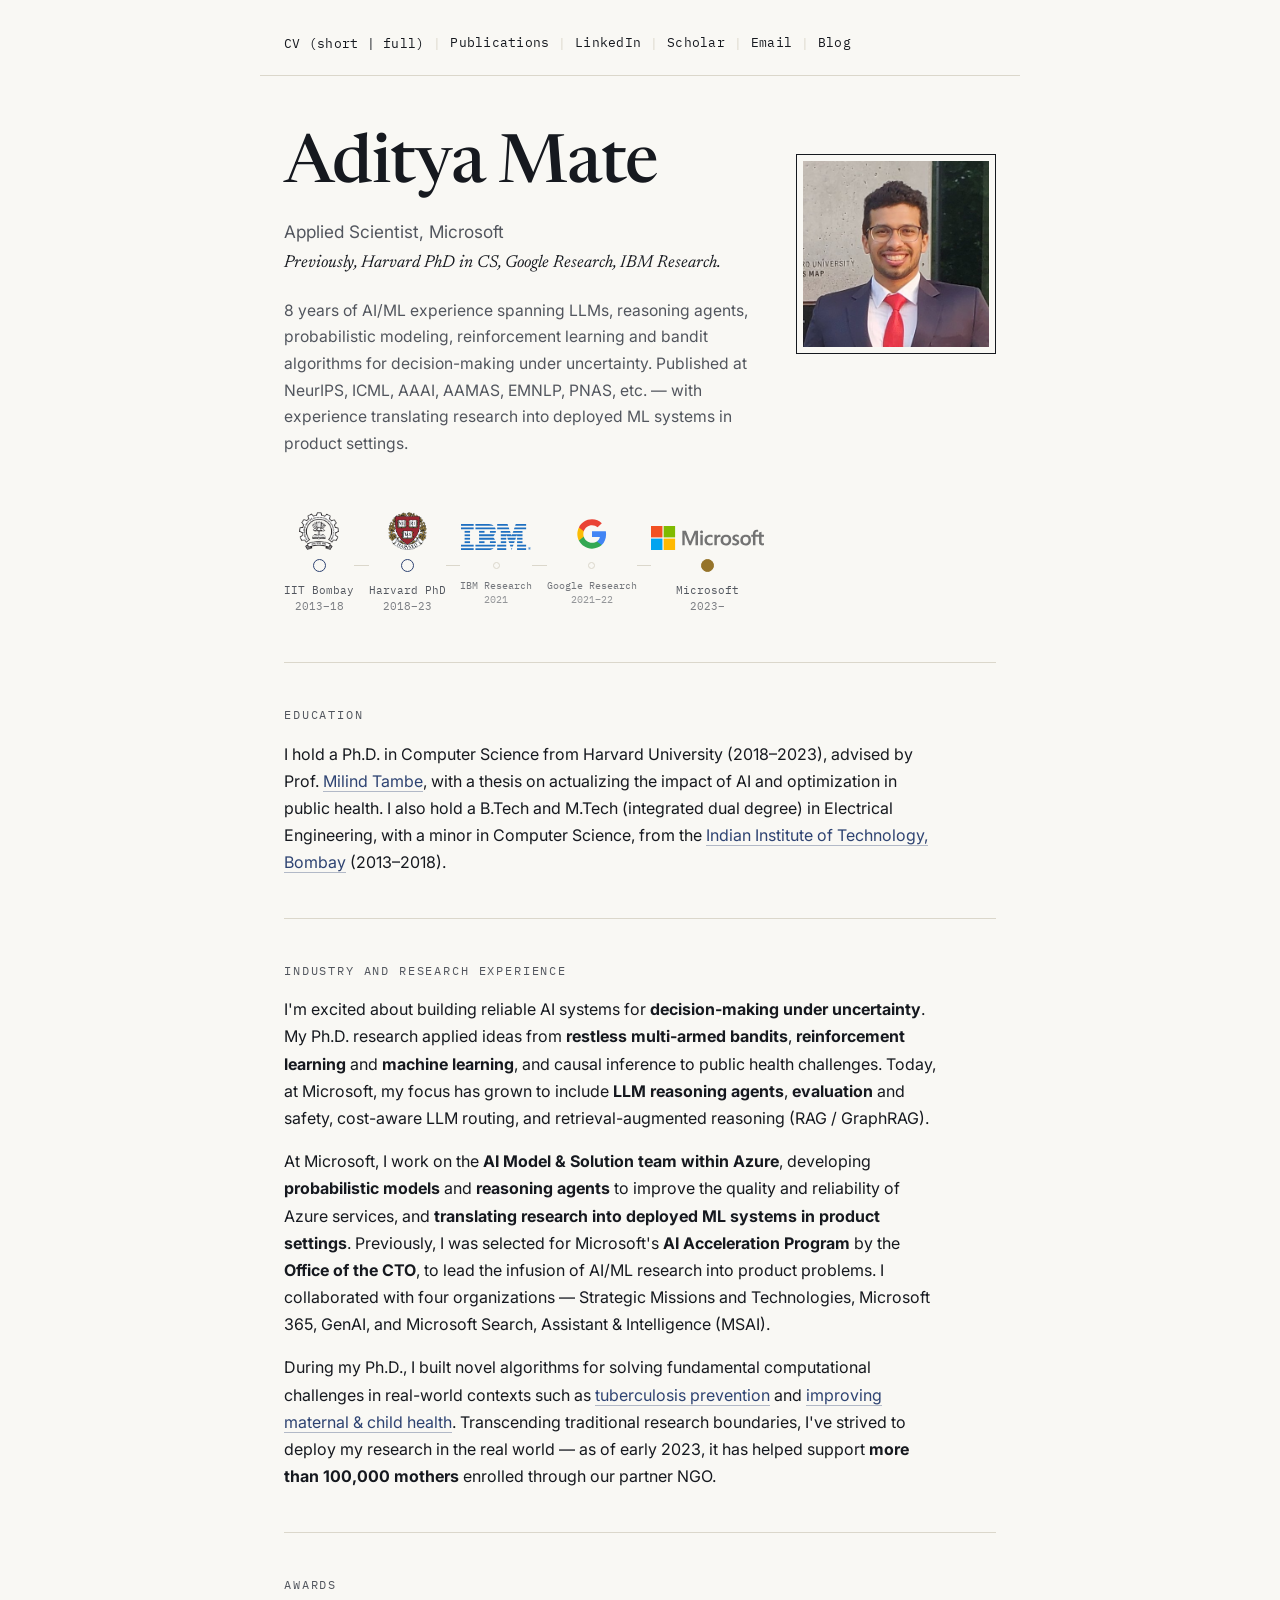
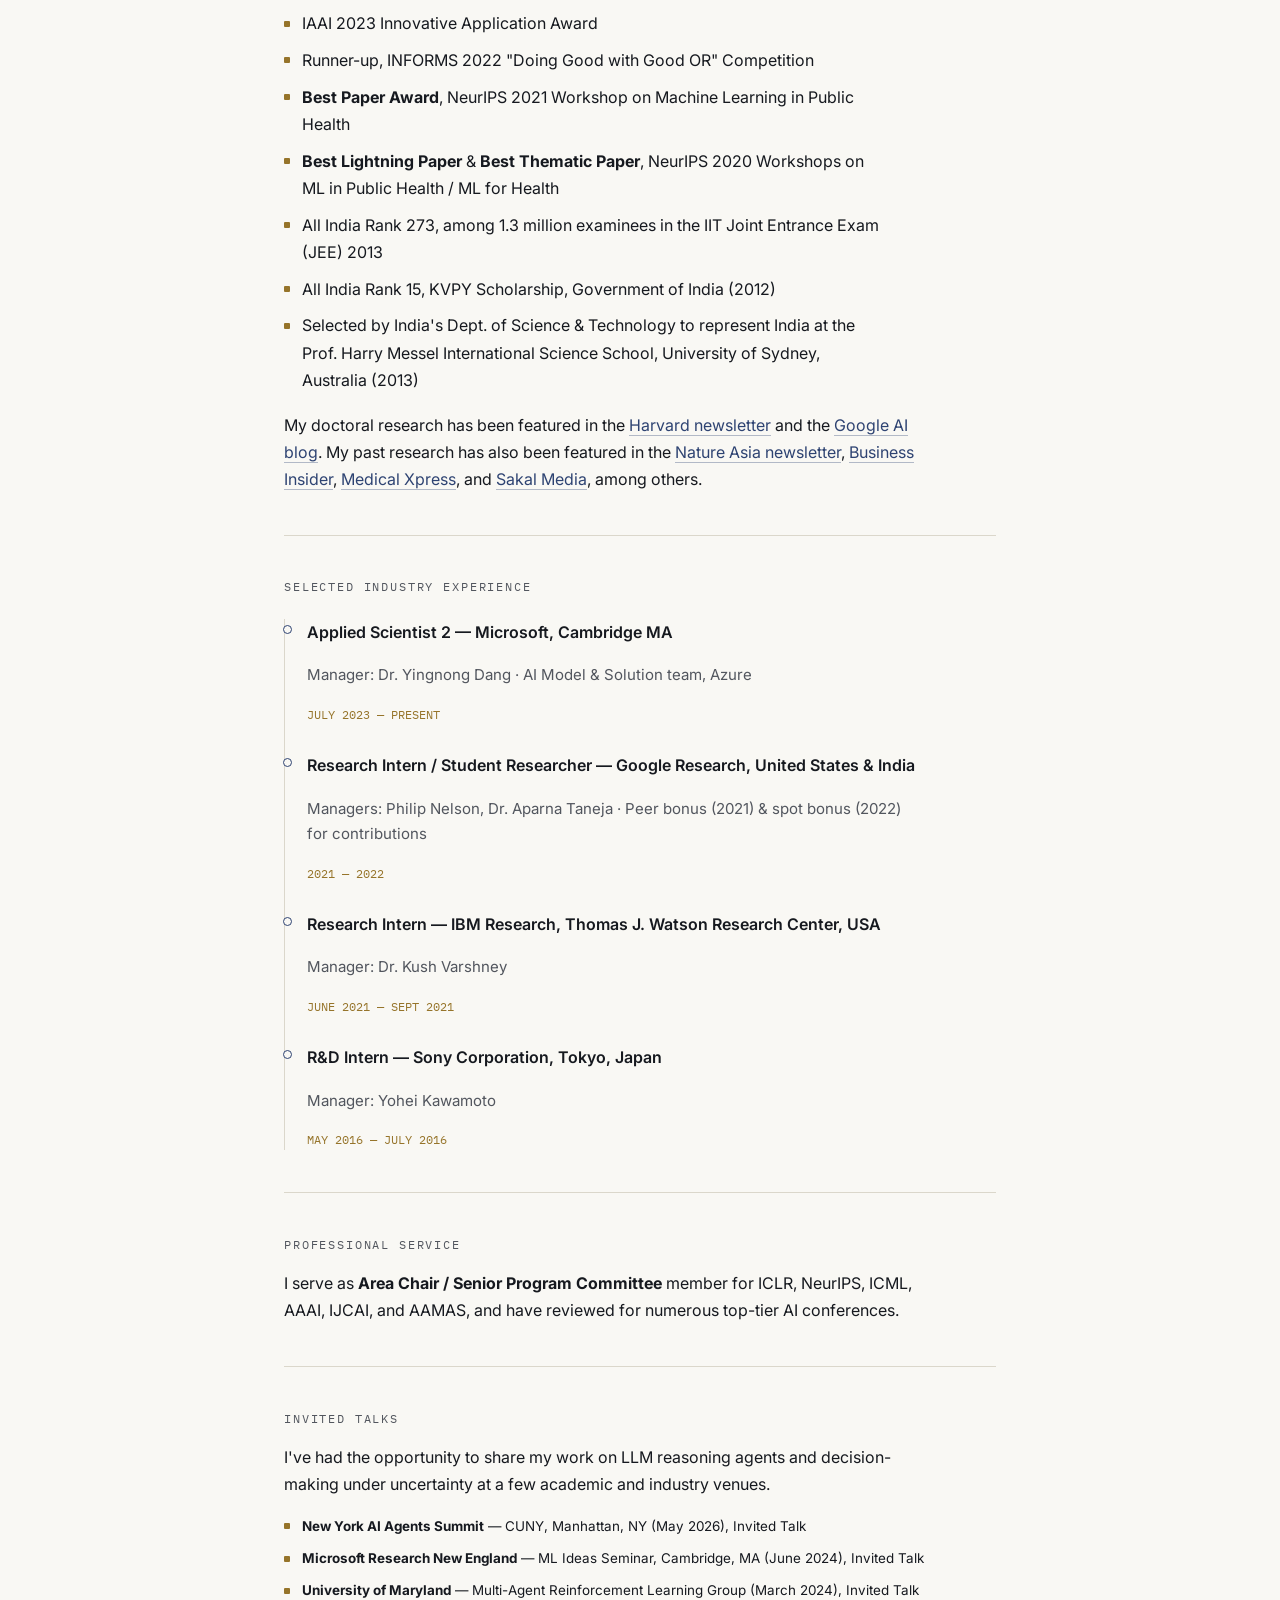
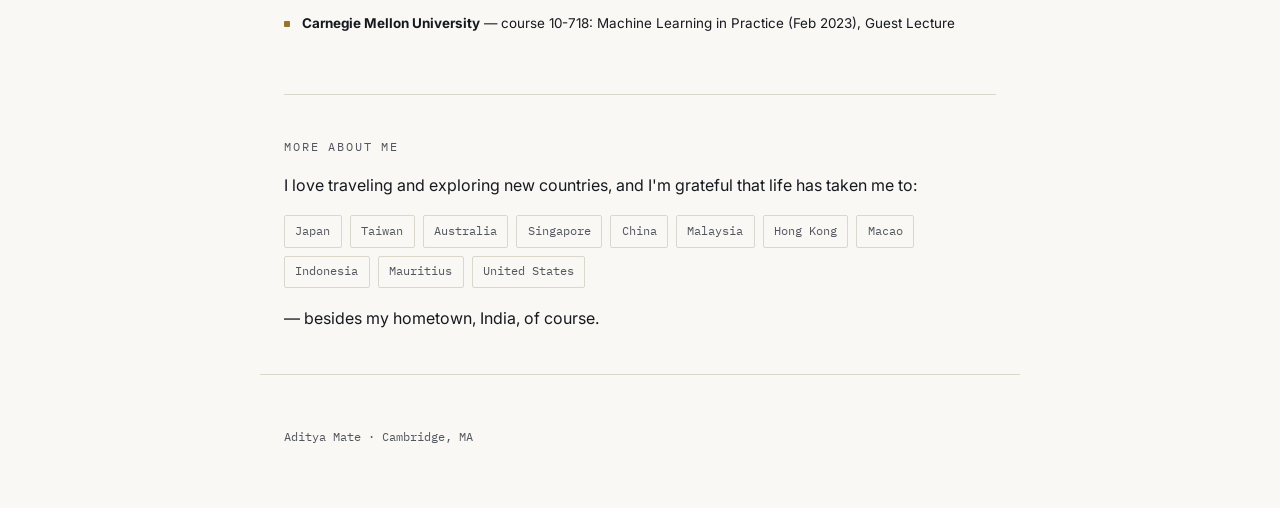
==== commit be5b78b3: "Homepage: keep option A; full Microsoft wordmark above its dot; remove under-photo preview Co-Author" ====
--- a/index.html
+++ b/index.html
@@ -165,6 +165,7 @@
   .tlogo img{ display:block; width:auto; height: 38px; }
   .tnode.minor .tlogo img{ height: 32px; }
   .tlogo img.tl-ibm{ height: 26px; }
+  .tlogo img.tl-ms{ height: 24px; }
   .tnode.minor .tlogo img.tl-ibm{ height: 26px; }
 
   /* ---------- Trajectory (signature element) ---------- */
@@ -318,6 +319,7 @@
     .tlogo img{ height: 30px; }
     .tnode.minor .tlogo img{ height: 26px; }
     .tlogo img.tl-ibm, .tnode.minor .tlogo img.tl-ibm{ height: 20px; }
+    .tlogo img.tl-ms{ height: 17px; }
     .tlabel{ font-size: 0.56rem; white-space: normal; line-height: 1.35; }
     .tnode.minor .tlabel{ font-size: 0.5rem; }
     .hero{ padding-top: 2.5rem; flex-direction: column-reverse; align-items: flex-start; gap: 1.5rem; }
@@ -374,7 +376,7 @@
           <span class="tlabel">Google Research<br><em>2021–22</em></span>
         </div>
         <div class="tnode current">
-          <span class="tlogo"><img class="tl-seal" src="logos/microsoft-mark.svg" alt=""></span>
+          <span class="tlogo"><img class="tl-ms" src="logos/microsoft.svg" alt=""></span>
           <span class="dot"></span>
           <span class="tlabel">Microsoft<br><em>2023–</em></span>
         </div>
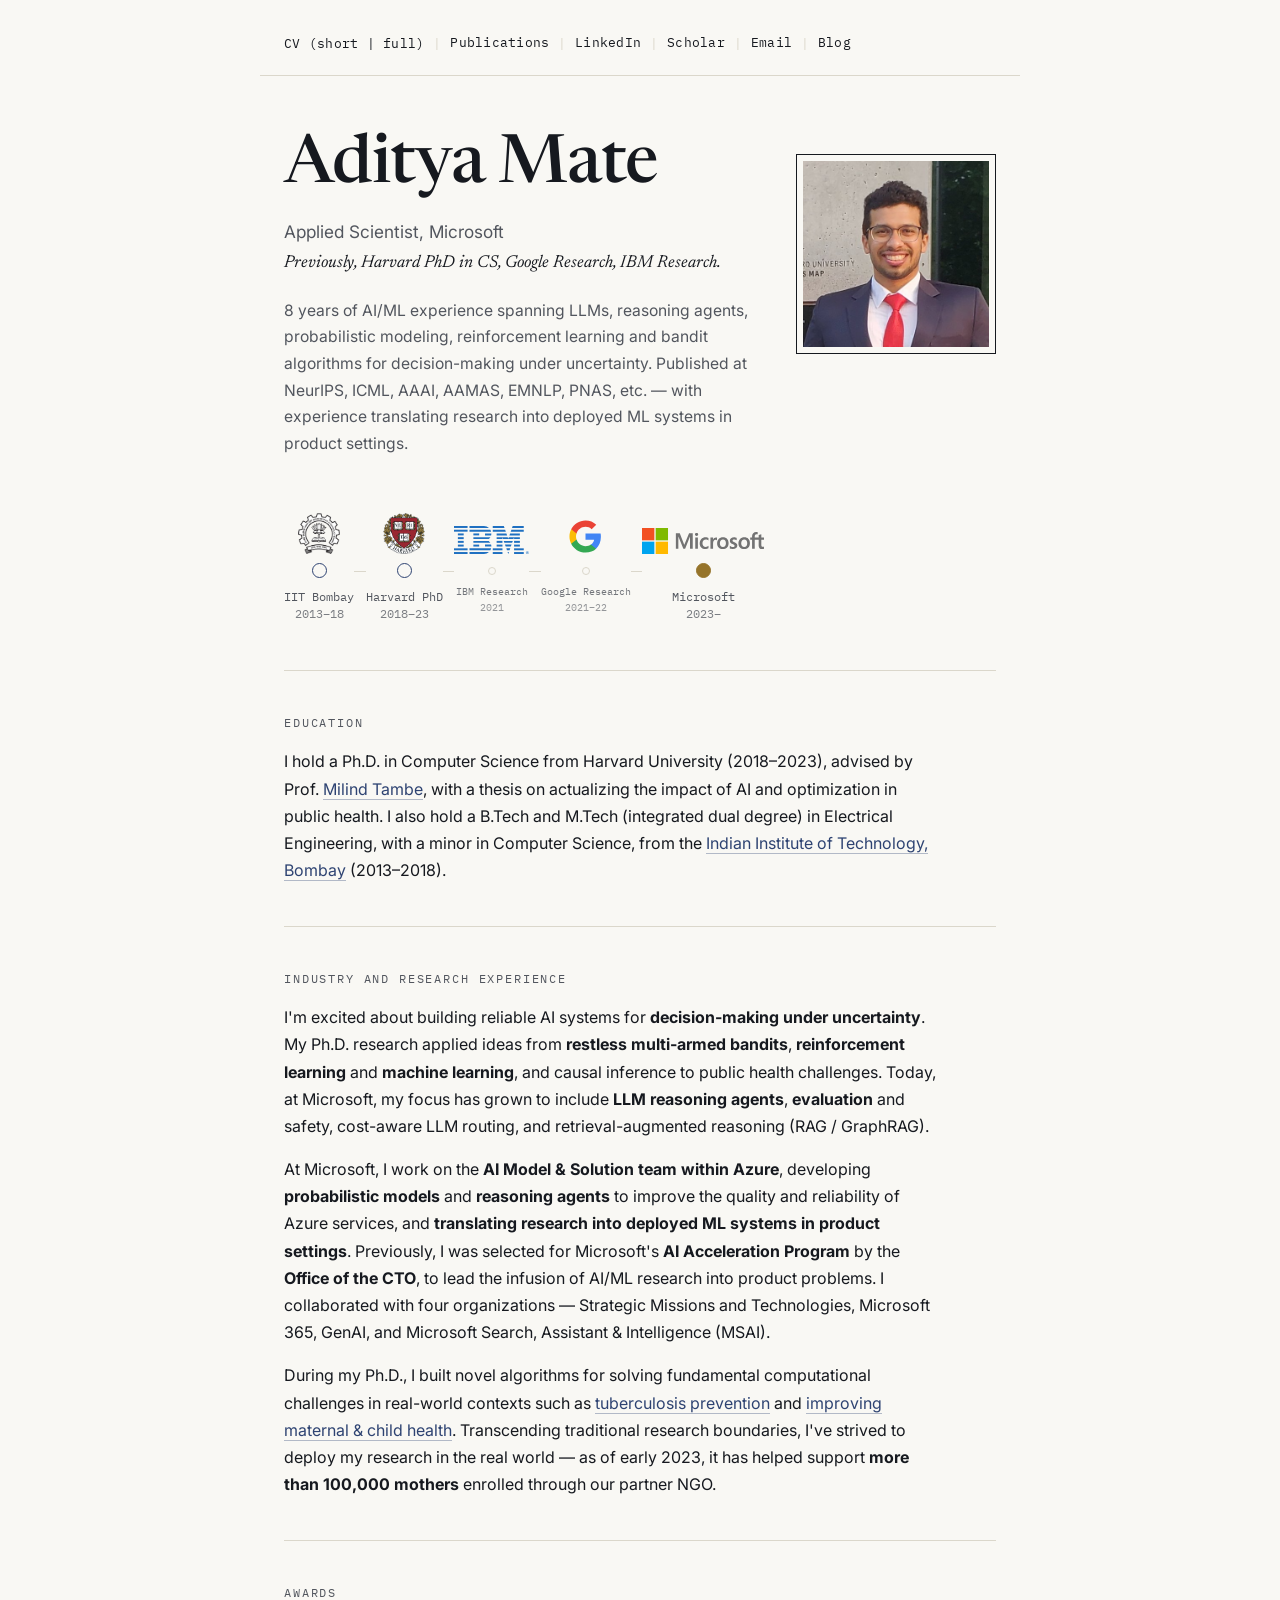
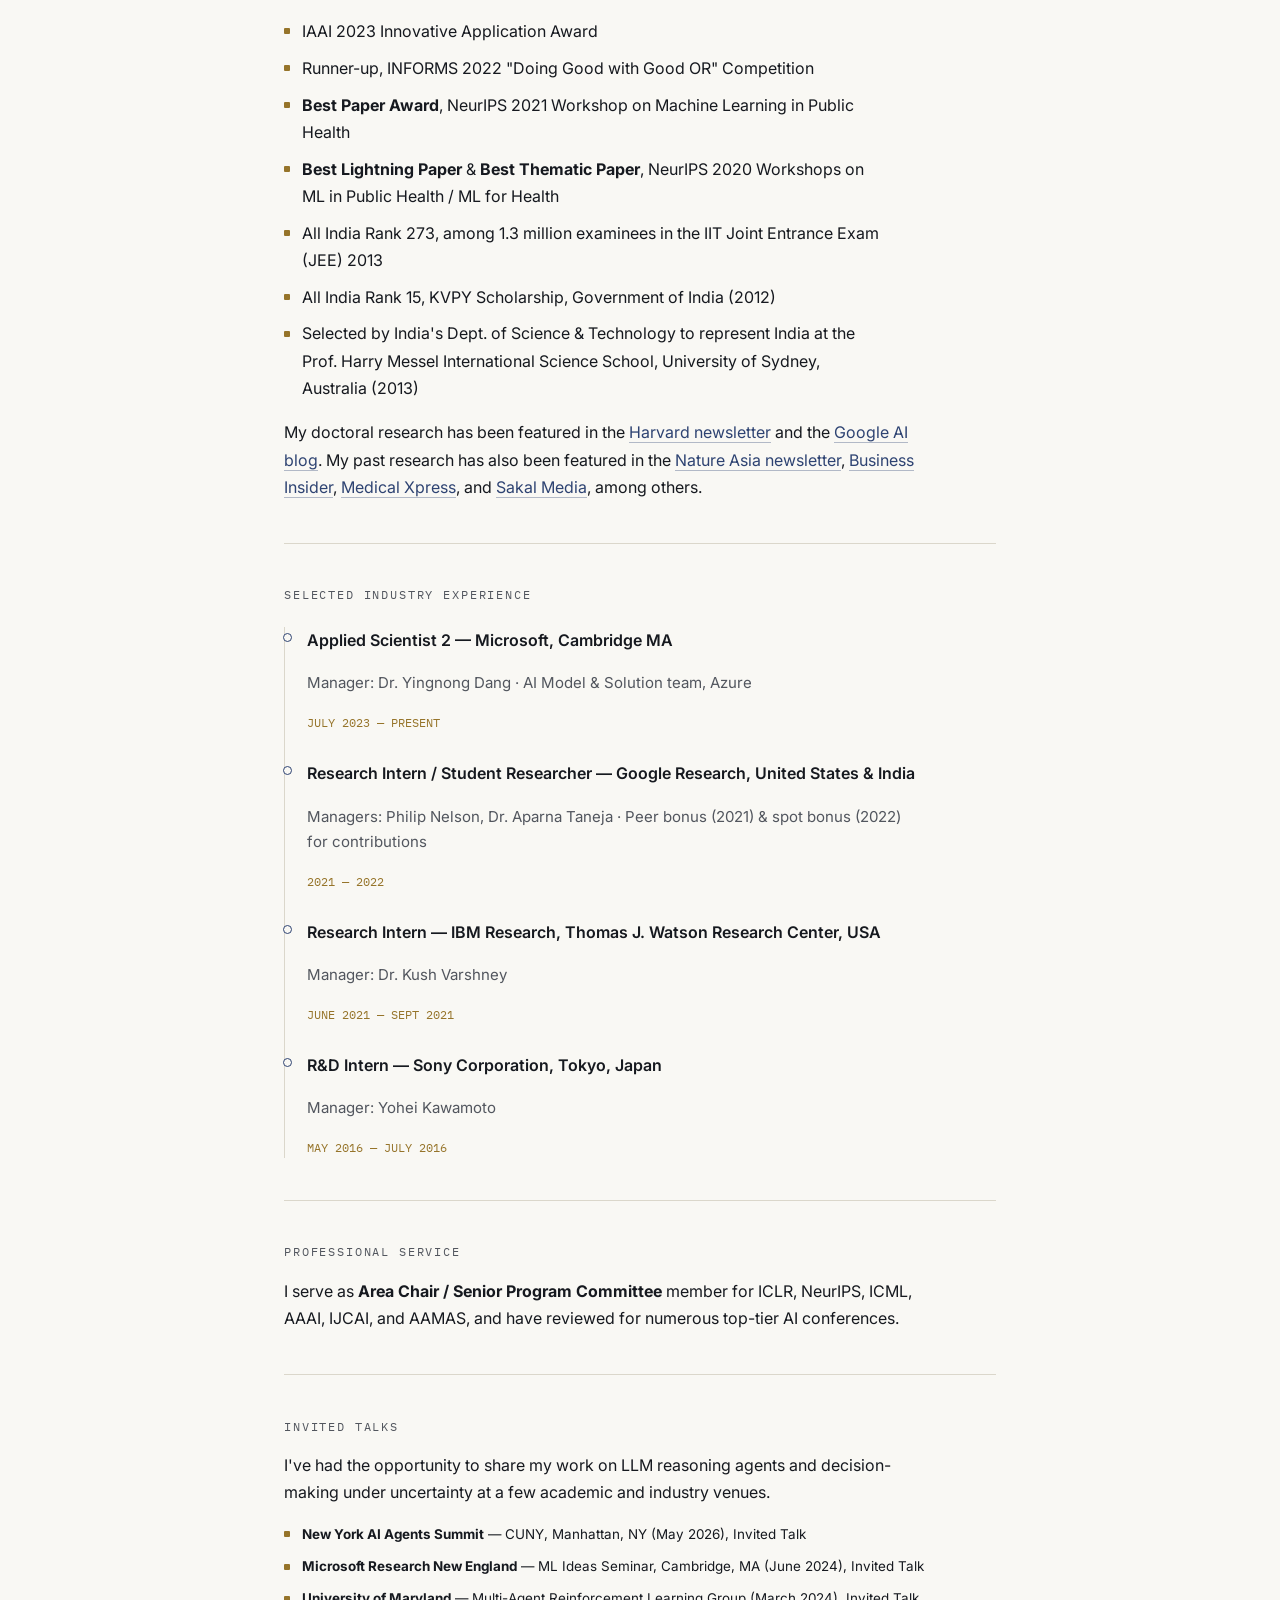
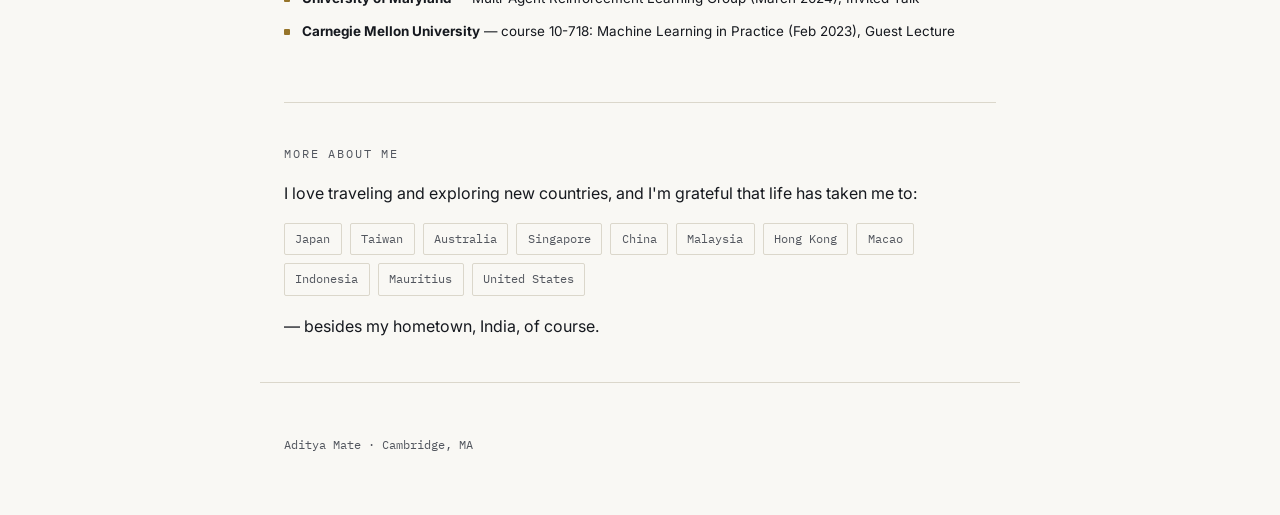
==== commit dfcc2c76: "Homepage: slightly larger timeline and logos Co-Authored-By: Claude Sonnet 5.5 <noreply@anthropic.co" ====
--- a/index.html
+++ b/index.html
@@ -162,14 +162,14 @@
     align-items:flex-end;
     justify-content:center;
   }
-  .tlogo img{ display:block; width:auto; height: 38px; }
-  .tnode.minor .tlogo img{ height: 32px; }
-  .tlogo img.tl-ibm{ height: 26px; }
-  .tlogo img.tl-ms{ height: 24px; }
-  .tnode.minor .tlogo img.tl-ibm{ height: 26px; }
+  .tlogo img{ display:block; width:auto; height: 41px; }
+  .tnode.minor .tlogo img{ height: 35px; }
+  .tlogo img.tl-ibm{ height: 28px; }
+  .tlogo img.tl-ms{ height: 26px; }
+  .tnode.minor .tlogo img.tl-ibm{ height: 28px; }
 
   /* ---------- Trajectory (signature element) ---------- */
-  .trajectory{ --tlogo-h: 44px; }
+  .trajectory{ --tlogo-h: 48px; }
   .trajectory{
     position: relative;
     display:flex;
@@ -180,7 +180,7 @@
   }
   .trajectory .tline{
     position:absolute;
-    top: calc(0.4rem + var(--tlogo-h) + 0.6rem + 6px);
+    top: calc(0.4rem + var(--tlogo-h) + 0.6rem + 7.5px);
     left: 6px; right: 6px;
     height: 1px;
     background: var(--rule);
@@ -194,23 +194,23 @@
     background: var(--paper);
   }
   .tnode .dot{
-    width: 13px; height: 13px;
+    width: 15px; height: 15px;
     border-radius: 50%;
     background: var(--paper);
     border: 1.5px solid var(--indigo);
   }
   .tnode.current .dot{ background: var(--brass); border-color: var(--brass); }
   .tnode.minor{ margin-top: 0; }
-  .tnode.minor .dot{ margin-top: 3px; }
+  .tnode.minor .dot{ margin-top: 3.5px; }
   .tnode.minor .dot{
-    width: 7px; height: 7px;
+    width: 8px; height: 8px;
     border-width: 1px;
     border-color: var(--rule);
   }
-  .tnode.minor .tlabel{ font-size: 0.6rem; opacity: 0.8; }
+  .tnode.minor .tlabel{ font-size: 0.64rem; opacity: 0.8; }
   .tlabel{
     font-family: 'IBM Plex Mono', monospace;
-    font-size: 0.68rem;
+    font-size: 0.72rem;
     text-align:center;
     color: var(--ink-soft);
     line-height: 1.5;
@@ -315,12 +315,12 @@
   @media (max-width: 640px){
     .masthead{ flex-direction: column; align-items:flex-start; }
     .trajectory{ max-width: 100%; }
-    .trajectory{ --tlogo-h: 36px; }
-    .tlogo img{ height: 30px; }
-    .tnode.minor .tlogo img{ height: 26px; }
-    .tlogo img.tl-ibm, .tnode.minor .tlogo img.tl-ibm{ height: 20px; }
+    .trajectory{ --tlogo-h: 40px; }
+    .tlogo img{ height: 34px; }
+    .tnode.minor .tlogo img{ height: 30px; }
+    .tlogo img.tl-ibm, .tnode.minor .tlogo img.tl-ibm{ height: 23px; }
     .tlogo img.tl-ms{ height: 17px; }
-    .tlabel{ font-size: 0.56rem; white-space: normal; line-height: 1.35; }
+    .tlabel{ font-size: 0.54rem; white-space: normal; line-height: 1.35; }
     .tnode.minor .tlabel{ font-size: 0.5rem; }
     .hero{ padding-top: 2.5rem; flex-direction: column-reverse; align-items: flex-start; gap: 1.5rem; }
     .portrait{ width: 148px; height: 148px; }
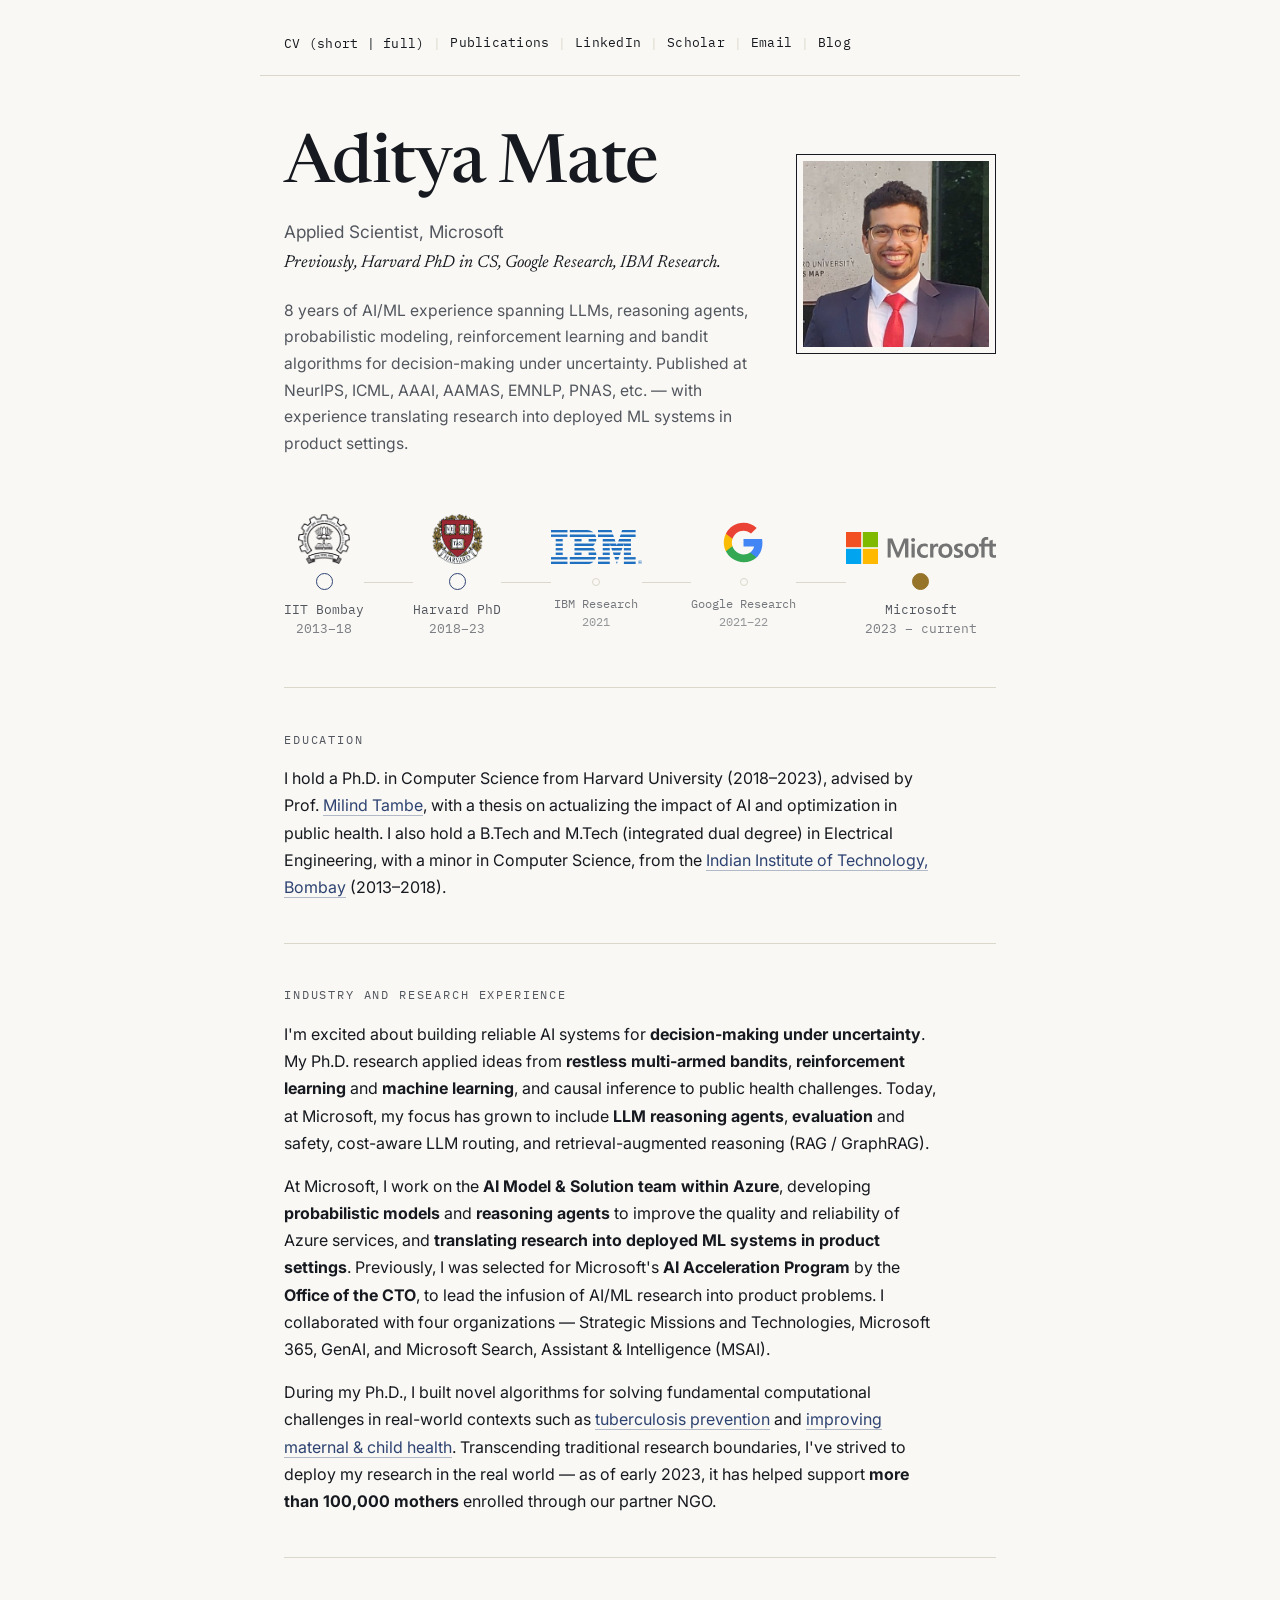
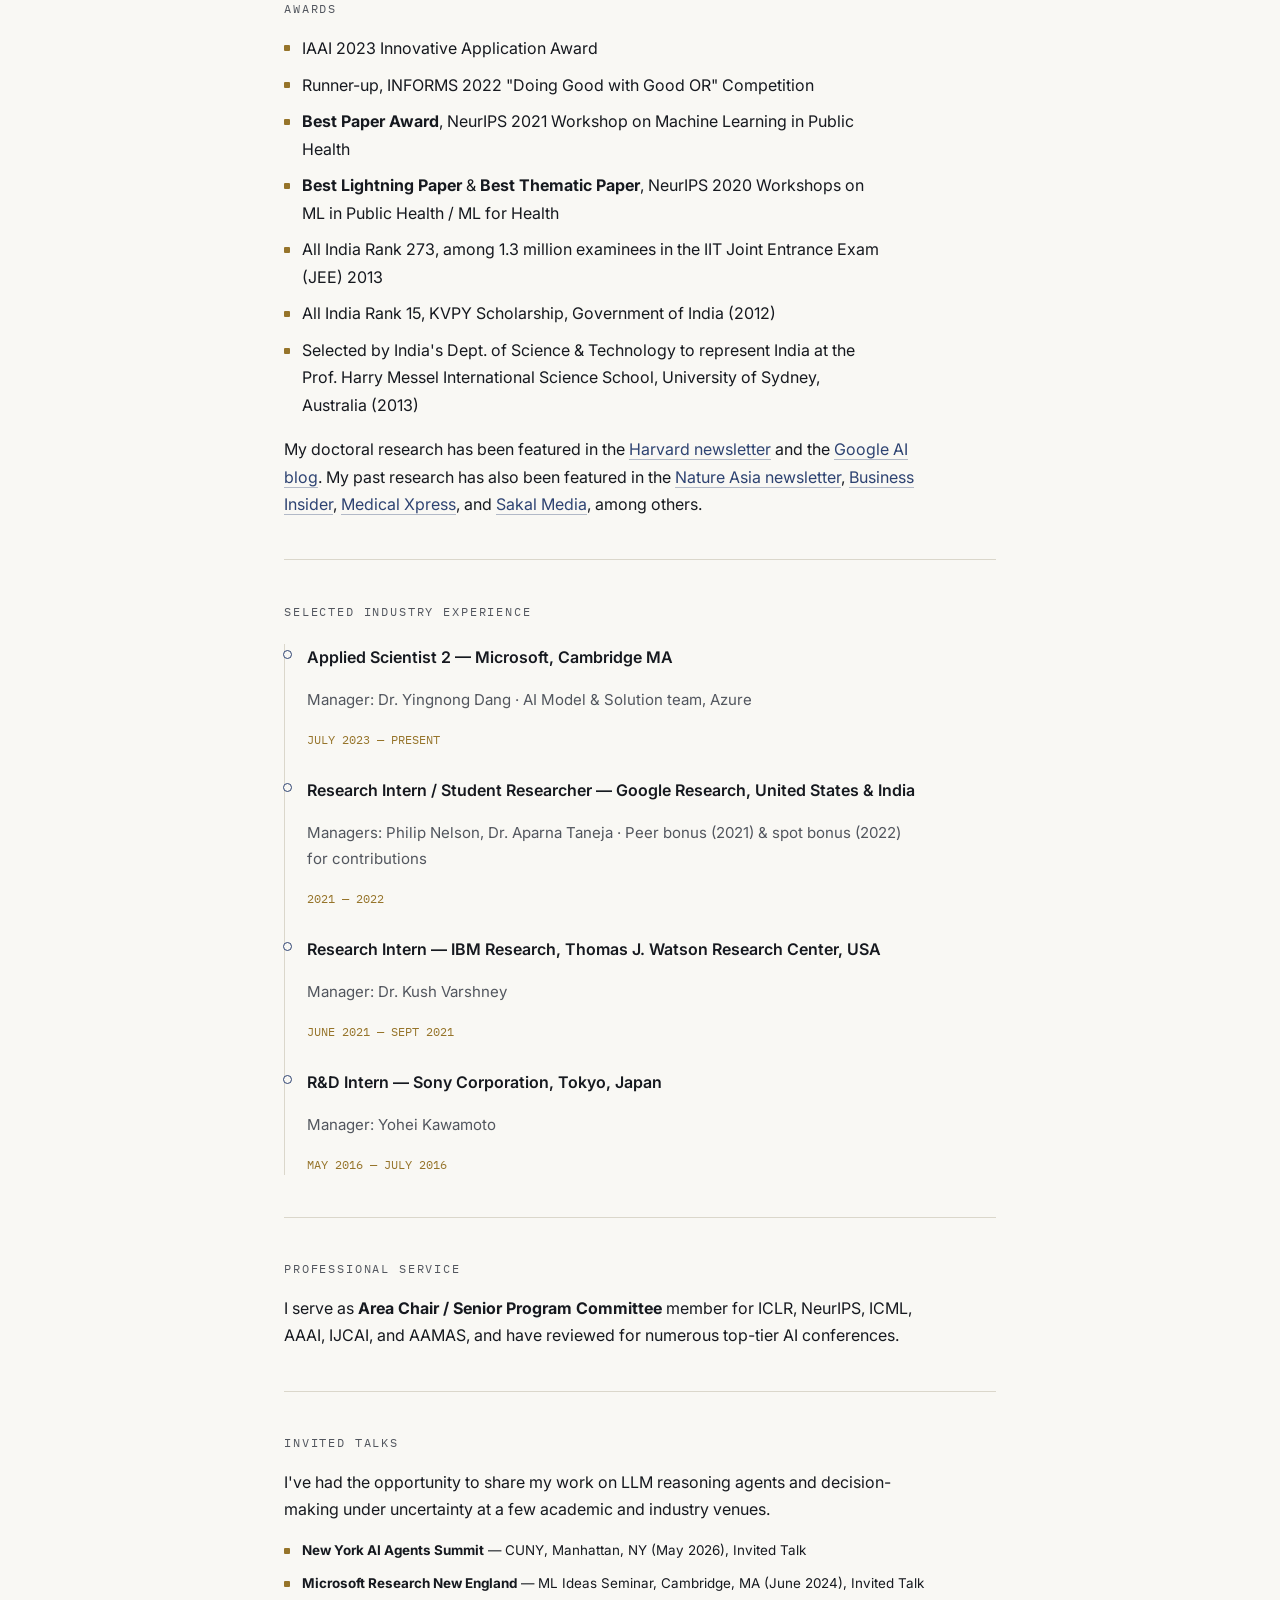
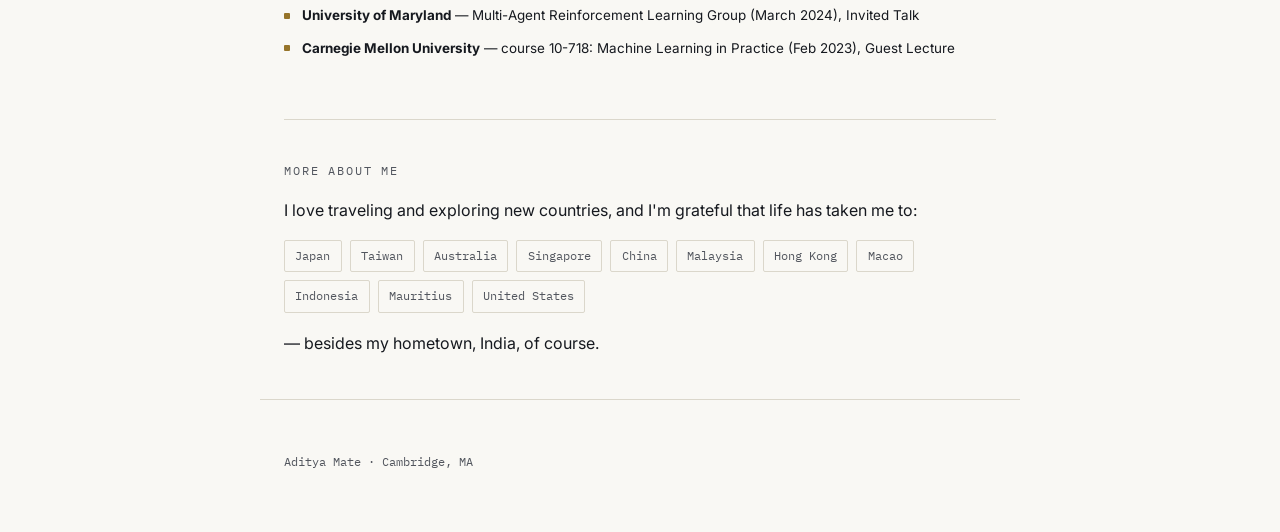
==== commit e7c43fb2: "Homepage: full-width timeline under photo, larger logos; Microsoft '2023 – current' Co-Authored-By: " ====
--- a/index.html
+++ b/index.html
@@ -108,6 +108,7 @@
     display: flex;
     align-items: flex-start;
     justify-content: space-between;
+    flex-wrap: wrap;
     gap: 2rem;
   }
   .hero-text{ flex: 1; min-width: 0; }
@@ -153,7 +154,7 @@
     font-size: 0.98rem;
     color: var(--ink-soft);
     max-width: 48ch;
-    margin: 0 0 2.6rem;
+    margin: 0;
   }
 
   .tlogo{
@@ -162,25 +163,28 @@
     align-items:flex-end;
     justify-content:center;
   }
-  .tlogo img{ display:block; width:auto; height: 41px; }
-  .tnode.minor .tlogo img{ height: 35px; }
-  .tlogo img.tl-ibm{ height: 28px; }
-  .tlogo img.tl-ms{ height: 26px; }
-  .tnode.minor .tlogo img.tl-ibm{ height: 28px; }
+  .tlogo img{ display:block; width:auto; height: 50px; }
+  .tnode.minor .tlogo img{ height: 43px; }
+  .tlogo img.tl-ibm{ height: 34px; }
+  .tlogo img.tl-ms{ height: 32px; }
+  .tnode.minor .tlogo img.tl-ibm{ height: 34px; }
 
   /* ---------- Trajectory (signature element) ---------- */
-  .trajectory{ --tlogo-h: 48px; }
+  .trajectory{ --tlogo-h: 58px; }
   .trajectory{
     position: relative;
     display:flex;
     align-items: flex-start;
     justify-content: space-between;
-    max-width: 620px;
+    flex: 0 0 100%;
+    width: 100%;
+    max-width: 100%;
     padding-top: 0.4rem;
+    margin-top: 0.6rem;
   }
   .trajectory .tline{
     position:absolute;
-    top: calc(0.4rem + var(--tlogo-h) + 0.6rem + 7.5px);
+    top: calc(0.4rem + var(--tlogo-h) + 0.6rem + 8.5px);
     left: 6px; right: 6px;
     height: 1px;
     background: var(--rule);
@@ -194,23 +198,23 @@
     background: var(--paper);
   }
   .tnode .dot{
-    width: 15px; height: 15px;
+    width: 17px; height: 17px;
     border-radius: 50%;
     background: var(--paper);
     border: 1.5px solid var(--indigo);
   }
   .tnode.current .dot{ background: var(--brass); border-color: var(--brass); }
   .tnode.minor{ margin-top: 0; }
-  .tnode.minor .dot{ margin-top: 3.5px; }
+  .tnode.minor .dot{ margin-top: 4.5px; }
   .tnode.minor .dot{
     width: 8px; height: 8px;
     border-width: 1px;
     border-color: var(--rule);
   }
-  .tnode.minor .tlabel{ font-size: 0.64rem; opacity: 0.8; }
+  .tnode.minor .tlabel{ font-size: 0.72rem; opacity: 0.8; }
   .tlabel{
     font-family: 'IBM Plex Mono', monospace;
-    font-size: 0.72rem;
+    font-size: 0.82rem;
     text-align:center;
     color: var(--ink-soft);
     line-height: 1.5;
@@ -314,7 +318,7 @@
 
   @media (max-width: 640px){
     .masthead{ flex-direction: column; align-items:flex-start; }
-    .trajectory{ max-width: 100%; }
+    .trajectory{ max-width: 100%; order: -1; margin-top: 0; flex: none; }
     .trajectory{ --tlogo-h: 40px; }
     .tlogo img{ height: 34px; }
     .tnode.minor .tlogo img{ height: 30px; }
@@ -353,38 +357,39 @@
 
       <p class="blurb"><span id="yoe">8</span> years of AI/ML experience spanning LLMs, reasoning agents, probabilistic modeling, reinforcement learning and bandit algorithms for decision-making under uncertainty. Published at NeurIPS, ICML, AAAI, AAMAS, EMNLP, PNAS, etc. — with experience translating research into deployed ML systems in product settings.</p>
 
-      <div class="trajectory" aria-hidden="true">
-        <div class="tline"></div>
-        <div class="tnode">
-          <span class="tlogo"><img class="tl-seal" src="logos/iitb.png" alt=""></span>
-          <span class="dot"></span>
-          <span class="tlabel">IIT Bombay<br><em>2013–18</em></span>
-        </div>
-        <div class="tnode">
-          <span class="tlogo"><img class="tl-seal" src="logos/harvard.png" alt=""></span>
-          <span class="dot"></span>
-          <span class="tlabel">Harvard PhD<br><em>2018–23</em></span>
-        </div>
-        <div class="tnode minor">
-          <span class="tlogo"><img class="tl-ibm" src="logos/ibm.svg" alt=""></span>
-          <span class="dot"></span>
-          <span class="tlabel">IBM Research<br><em>2021</em></span>
-        </div>
-        <div class="tnode minor">
-          <span class="tlogo"><img class="tl-seal" src="logos/google-g.svg" alt=""></span>
-          <span class="dot"></span>
-          <span class="tlabel">Google Research<br><em>2021–22</em></span>
-        </div>
-        <div class="tnode current">
-          <span class="tlogo"><img class="tl-ms" src="logos/microsoft.svg" alt=""></span>
-          <span class="dot"></span>
-          <span class="tlabel">Microsoft<br><em>2023–</em></span>
-        </div>
-      </div>
     </div>
 
     <div class="portrait">
       <img src="portrait.jpg" alt="Aditya Mate" width="400" height="400" loading="eager">
+    </div>
+
+    <div class="trajectory" aria-hidden="true">
+      <div class="tline"></div>
+      <div class="tnode">
+        <span class="tlogo"><img class="tl-seal" src="logos/iitb.png" alt=""></span>
+        <span class="dot"></span>
+        <span class="tlabel">IIT Bombay<br><em>2013–18</em></span>
+      </div>
+      <div class="tnode">
+        <span class="tlogo"><img class="tl-seal" src="logos/harvard.png" alt=""></span>
+        <span class="dot"></span>
+        <span class="tlabel">Harvard PhD<br><em>2018–23</em></span>
+      </div>
+      <div class="tnode minor">
+        <span class="tlogo"><img class="tl-ibm" src="logos/ibm.svg" alt=""></span>
+        <span class="dot"></span>
+        <span class="tlabel">IBM Research<br><em>2021</em></span>
+      </div>
+      <div class="tnode minor">
+        <span class="tlogo"><img class="tl-seal" src="logos/google-g.svg" alt=""></span>
+        <span class="dot"></span>
+        <span class="tlabel">Google Research<br><em>2021–22</em></span>
+      </div>
+      <div class="tnode current">
+        <span class="tlogo"><img class="tl-ms" src="logos/microsoft.svg" alt=""></span>
+        <span class="dot"></span>
+        <span class="tlabel">Microsoft<br><em>2023 – current</em></span>
+      </div>
     </div>
   </section>
 
